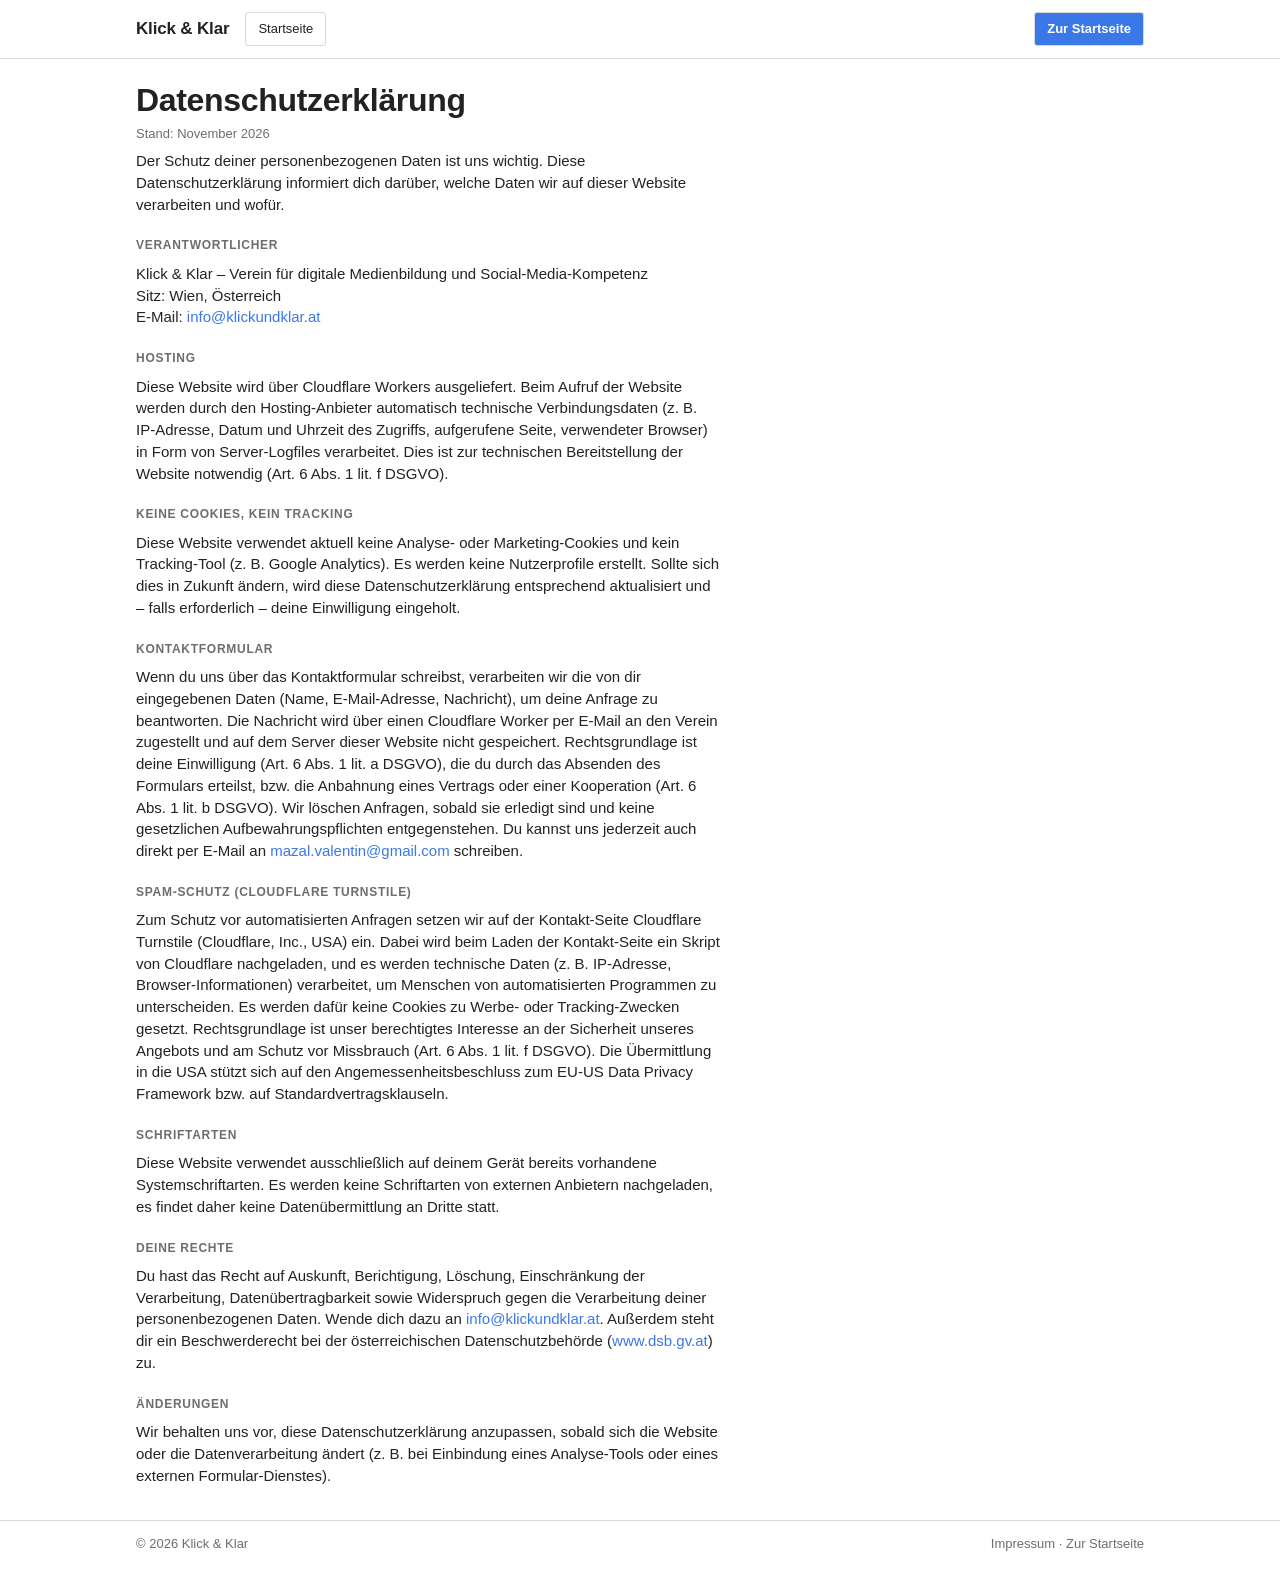
==== datenschutz.html @ cc3b8642 "Add contact form backed by a Cloudflare Worker (Email send binding + Turnstile) - worker/: /api/cont" ====
<!doctype html>
<html lang="de">
<head>
  <meta charset="UTF-8" />
  <meta name="viewport" content="width=device-width, initial-scale=1.0" />
  <meta name="color-scheme" content="light" />
  <title>Datenschutzerklärung – Klick & Klar</title>
  <meta name="robots" content="noindex" />
  <link rel="icon" type="image/png" sizes="512x512" href="/assets/favicon-512.png" />
  <link rel="icon" type="image/png" sizes="32x32" href="/assets/favicon-32.png" />
  <link rel="icon" type="image/png" sizes="16x16" href="/assets/favicon-16.png" />
  <link rel="apple-touch-icon" href="/assets/favicon-180.png" />
  <link rel="stylesheet" href="/css/dashboard.css" />
</head>
<body>

  <header class="site-header is-scrolled" id="site-header">
    <div class="container nav">
      <a href="/" class="nav__logo" aria-label="Klick & Klar Startseite">
        Klick <span>&amp;</span> Klar
      </a>
      <nav>
        <ul class="nav__links" id="nav-links">
          <li><a href="/">Startseite</a></li>
        </ul>
      </nav>
      <div class="nav__cta">
        <a href="/" class="btn btn--dark">Zur Startseite</a>
        <button class="nav__toggle" id="nav-toggle" aria-label="Menü öffnen" aria-expanded="false" aria-controls="nav-links">
          <span></span><span></span><span></span>
        </button>
      </div>
    </div>
  </header>

  <main class="container">
    <div class="legal">
      <h1>Datenschutzerklärung</h1>
      <p class="updated">Stand: November 2026</p>

      <p>
        Der Schutz deiner personenbezogenen Daten ist uns wichtig. Diese Datenschutzerklärung
        informiert dich darüber, welche Daten wir auf dieser Website verarbeiten und wofür.
      </p>

      <h2>Verantwortlicher</h2>
      <p>
        Klick &amp; Klar – Verein für digitale Medienbildung und Social-Media-Kompetenz<br />
        Sitz: Wien, Österreich<br />
        E-Mail: <a href="mailto:info@klickundklar.at">info@klickundklar.at</a>
      </p>

      <h2>Hosting</h2>
      <p>
        Diese Website wird über Cloudflare Workers ausgeliefert. Beim Aufruf der Website
        werden durch den Hosting-Anbieter automatisch technische Verbindungsdaten
        (z. B. IP-Adresse, Datum und Uhrzeit des Zugriffs, aufgerufene Seite, verwendeter
        Browser) in Form von Server-Logfiles verarbeitet. Dies ist zur technischen
        Bereitstellung der Website notwendig (Art. 6 Abs. 1 lit. f DSGVO).
      </p>

      <h2>Keine Cookies, kein Tracking</h2>
      <p>
        Diese Website verwendet aktuell keine Analyse- oder Marketing-Cookies und kein
        Tracking-Tool (z. B. Google Analytics). Es werden keine Nutzerprofile erstellt.
        Sollte sich dies in Zukunft ändern, wird diese Datenschutzerklärung entsprechend
        aktualisiert und – falls erforderlich – deine Einwilligung eingeholt.
      </p>

      <h2>Kontaktformular</h2>
      <p>
        Wenn du uns über das Kontaktformular schreibst, verarbeiten wir die von dir
        eingegebenen Daten (Name, E-Mail-Adresse, Nachricht), um deine Anfrage zu
        beantworten. Die Nachricht wird über einen Cloudflare Worker per E-Mail an den
        Verein zugestellt und auf dem Server dieser Website nicht gespeichert.
        Rechtsgrundlage ist deine Einwilligung (Art. 6 Abs. 1 lit. a DSGVO), die du durch
        das Absenden des Formulars erteilst, bzw. die Anbahnung eines Vertrags oder einer
        Kooperation (Art. 6 Abs. 1 lit. b DSGVO). Wir löschen Anfragen, sobald sie
        erledigt sind und keine gesetzlichen Aufbewahrungspflichten entgegenstehen. Du
        kannst uns jederzeit auch direkt per E-Mail an
        <a href="mailto:mazal.valentin@gmail.com">mazal.valentin@gmail.com</a> schreiben.
      </p>

      <h2>Spam-Schutz (Cloudflare Turnstile)</h2>
      <p>
        Zum Schutz vor automatisierten Anfragen setzen wir auf der Kontakt-Seite
        Cloudflare Turnstile (Cloudflare, Inc., USA) ein. Dabei wird beim Laden der
        Kontakt-Seite ein Skript von Cloudflare nachgeladen, und es werden technische
        Daten (z. B. IP-Adresse, Browser-Informationen) verarbeitet, um Menschen von
        automatisierten Programmen zu unterscheiden. Es werden dafür keine Cookies zu
        Werbe- oder Tracking-Zwecken gesetzt. Rechtsgrundlage ist unser berechtigtes
        Interesse an der Sicherheit unseres Angebots und am Schutz vor Missbrauch
        (Art. 6 Abs. 1 lit. f DSGVO). Die Übermittlung in die USA stützt sich auf den
        Angemessenheitsbeschluss zum EU-US Data Privacy Framework bzw. auf
        Standardvertragsklauseln.
      </p>

      <h2>Schriftarten</h2>
      <p>
        Diese Website verwendet ausschließlich auf deinem Gerät bereits vorhandene
        Systemschriftarten. Es werden keine Schriftarten von externen Anbietern
        nachgeladen, es findet daher keine Datenübermittlung an Dritte statt.
      </p>

      <h2>Deine Rechte</h2>
      <p>
        Du hast das Recht auf Auskunft, Berichtigung, Löschung, Einschränkung der
        Verarbeitung, Datenübertragbarkeit sowie Widerspruch gegen die Verarbeitung deiner
        personenbezogenen Daten. Wende dich dazu an
        <a href="mailto:info@klickundklar.at">info@klickundklar.at</a>. Außerdem steht dir
        ein Beschwerderecht bei der österreichischen Datenschutzbehörde
        (<a href="https://www.dsb.gv.at" target="_blank" rel="noopener">www.dsb.gv.at</a>) zu.
      </p>

      <h2>Änderungen</h2>
      <p>
        Wir behalten uns vor, diese Datenschutzerklärung anzupassen, sobald sich die
        Website oder die Datenverarbeitung ändert (z. B. bei Einbindung eines
        Analyse-Tools oder eines externen Formular-Dienstes).
      </p>
    </div>
  </main>

  <footer class="site-footer">
    <div class="container footer-bottom">
      <span>© <span id="year"></span> Klick &amp; Klar</span>
      <span><a href="/impressum.html" style="color:inherit;">Impressum</a> · <a href="/" style="color:inherit;">Zur Startseite</a></span>
    </div>
  </footer>

  <script src="/js/main.js"></script>
</body>
</html>
---- css/dashboard.css ----
/* ==========================================================================
   Klick & Klar — Dashboard-Design
   Flach, hell, kantig. Alle Farben/Radien kommen aus den Tokens unten.
   ========================================================================== */

:root {
  --bg: #ffffff;
  --bg2: #f4f4f4;
  --card: #ffffff;
  --card-h: #f8f8f8;
  --line: #d9d9d9;
  --line-h: #b5b5b5;
  --ink: #222222;
  --muted: #6d6d6d;
  --red: #d9534f;
  --orange: #e8a838;
  --yellow: #f2d95c;
  --green: #3a9d5d;
  --blue: #3b78e7;
  --radius: 3px;
  --overlay: rgba(0, 0, 0, 0.45);
  --menu-shadow: 0 4px 14px rgba(0, 0, 0, 0.12);
  --orange-ink: color-mix(in srgb, var(--orange) 50%, #000);
  --max: 1040px;
  --gutter: 16px;
  color-scheme: light;
}

* { box-sizing: border-box; }
html { -webkit-text-size-adjust: 100%; }
[hidden] { display: none !important; }

body {
  margin: 0;
  min-height: 100vh;
  color: var(--ink);
  background: var(--bg);
  font: 15px/1.45 Helvetica, Arial, system-ui, sans-serif;
  padding: env(safe-area-inset-top) 0 env(safe-area-inset-bottom);
}

img { max-width: 100%; display: block; }
a { color: var(--blue); text-decoration: none; }
a:hover { text-decoration: underline; }

:focus-visible { outline: 2px solid var(--blue); outline-offset: 2px; }

h1 {
  margin: 14px 0 6px;
  font-size: clamp(24px, 6vw, 32px);
  font-weight: 700;
  letter-spacing: -0.01em;
  line-height: 1.2;
}
h2 {
  margin: 22px 0 8px;
  font-size: 12px;
  font-weight: 700;
  letter-spacing: 0.06em;
  text-transform: uppercase;
  color: var(--muted);
}
h3 { margin: 0; font-size: 15px; font-weight: 700; }

/* Karten-Titel sind h2 im Markup, folgen aber der Karten-Hierarchie */
.ic-workshop__title,
.ic-onepager__title,
.ic-team__title,
.ic-team__feature .ic-team__name,
.ic-quiz-teaser__title {
  letter-spacing: normal;
  text-transform: none;
  color: var(--ink);
}
p { margin: 0 0 10px; }

/* ---------- Seiten-Container ---------- */

.ic-nav__row,
.ic-onepager__inner,
.ic-footer,
.site-header .container,
main.container,
.site-footer .container {
  width: min(var(--max), 100%);
  margin: 0 auto;
  padding-left: var(--gutter);
  padding-right: var(--gutter);
}
.ic-onepager { padding: 0 0 40px; }
.ic-onepager__inner { padding-top: 8px; }

/* ---------- Banner ("noch im Aufbau") ---------- */

.ic-banner {
  background: var(--bg2);
  border-top: 4px solid var(--orange);
  border-bottom: 1px solid var(--line);
  padding: 28px var(--gutter);
  text-align: center;
  font-size: clamp(20px, 5vw, 30px);
  font-weight: 700;
  line-height: 1.25;
}

/* ---------- Navigation / Kopfzeile ---------- */

.ic-nav,
.site-header {
  position: sticky;
  top: 0;
  z-index: 10;
  background: var(--bg);
  border-bottom: 1px solid var(--line);
}
.ic-nav__row,
.site-header .nav {
  display: flex;
  flex-wrap: wrap;
  align-items: center;
  gap: 8px 16px;
  padding-top: 12px;
  padding-bottom: 12px;
}
.ic-nav__mark,
.nav__logo {
  font-size: 17px;
  font-weight: 700;
  color: var(--ink);
  letter-spacing: -0.01em;
}
.ic-nav__mark:hover,
.nav__logo:hover { text-decoration: none; }

.ic-nav__links,
.nav__links {
  display: flex;
  flex-wrap: wrap;
  gap: 8px;
  list-style: none;
  margin: 0;
  padding: 0;
}
.ic-nav__links a,
.nav__links a,
.back {
  display: inline-flex;
  align-items: center;
  min-height: 34px;
  gap: 6px;
  padding: 6px 12px;
  font-size: 13px;
  color: var(--ink);
  background: var(--card);
  border: 1px solid var(--line);
  border-radius: var(--radius);
}
.ic-nav__links a:hover,
.nav__links a:hover,
.back:hover {
  background: var(--card-h);
  text-decoration: none;
}
.ic-nav__links a[aria-current="page"] {
  background: var(--bg2);
  font-weight: 700;
}
.ic-nav__links a.ic-nav__cta,
.btn--dark {
  background: var(--blue);
  border-color: var(--blue);
  color: #fff;
  font-weight: 700;
}
.ic-nav__links a.ic-nav__cta:hover,
.btn--dark:hover { background: var(--blue); text-decoration: none; opacity: 0.92; }

.nav__cta { display: flex; align-items: center; gap: 8px; margin-left: auto; }
.btn {
  display: inline-flex;
  align-items: center;
  min-height: 34px;
  padding: 6px 12px;
  font-size: 13px;
  border: 1px solid var(--line);
  border-radius: var(--radius);
}
.btn:hover { text-decoration: none; }

/* Hamburger (nur mobil) */
.ic-nav__toggle,
.nav__toggle {
  display: none;
  position: relative;
  width: 40px;
  height: 40px;
  margin-left: auto;
  padding: 0;
  background: var(--card);
  border: 1px solid var(--line);
  border-radius: var(--radius);
  cursor: pointer;
}
.ic-nav__toggle:hover,
.nav__toggle:hover { background: var(--card-h); }
.ic-nav__toggle span,
.nav__toggle span {
  position: absolute;
  left: 11px;
  width: 16px;
  height: 2px;
  background: var(--ink);
}
.ic-nav__toggle span:nth-child(1), .nav__toggle span:nth-child(1) { top: 13px; }
.ic-nav__toggle span:nth-child(2), .nav__toggle span:nth-child(2) { top: 19px; }
.ic-nav__toggle span:nth-child(3), .nav__toggle span:nth-child(3) { top: 25px; }
.ic-nav__toggle.is-active span:nth-child(1) { top: 19px; transform: rotate(45deg); }
.ic-nav__toggle.is-active span:nth-child(2) { opacity: 0; }
.ic-nav__toggle.is-active span:nth-child(3) { top: 19px; transform: rotate(-45deg); }

@media (max-width: 719px) {
  .ic-nav__row { flex-wrap: nowrap; }
  .ic-nav__toggle, .nav__toggle { display: block; }
  .ic-nav__row { flex-wrap: wrap; }
  .ic-nav__menu { flex-basis: 100%; }
  .ic-nav__links, .nav__links { display: none; flex-direction: column; width: 100%; padding-top: 4px; }
  .ic-nav__links.is-open, .nav__links.is-open { display: flex; }
  .ic-nav__links a, .nav__links a { min-height: 40px; }
  .site-header .nav > nav { flex-basis: 100%; order: 3; }
  .nav__cta { margin-left: auto; }
}

/* ---------- Startseite: Hero ---------- */

.ic-hero-landing { padding: 40px 0 24px; }
.ic-hero-landing__title { margin-top: 0; }
.ic-hero-landing__subtitle { margin: 0 0 20px; color: var(--muted); font-size: 15px; }

/* ---------- Buttons ---------- */

.ic-btn {
  display: inline-flex;
  align-items: center;
  justify-content: center;
  min-height: 40px;
  padding: 9px 14px;
  font: inherit;
  font-weight: 700;
  color: #fff;
  background: var(--blue);
  border: 0;
  border-radius: var(--radius);
  cursor: pointer;
}
.ic-btn:hover { text-decoration: none; opacity: 0.92; }
.ic-btn--secondary {
  color: var(--ink);
  background: var(--bg2);
  border: 1px solid var(--line);
}
.ic-btn--secondary:hover { background: var(--card-h); opacity: 1; }
.ic-btn--block { flex: 1 1 0; }

/* ---------- Typo-Bausteine der Seiten ---------- */

.ic-onepager__eyebrow {
  display: block;
  margin: 22px 0 8px;
  font-size: 12px;
  font-weight: 700;
  letter-spacing: 0.06em;
  text-transform: uppercase;
  color: var(--muted);
}
.ic-onepager__title {
  margin: 4px 0 10px;
  font-size: clamp(24px, 6vw, 32px);
  font-weight: 700;
  letter-spacing: -0.01em;
  line-height: 1.2;
}
.ic-onepager__lead p { max-width: 70ch; }
.ic-onepager__principle {
  margin: 24px 0 0;
  padding-top: 14px;
  border-top: 1px solid var(--line);
  font-size: 18px;
  font-weight: 700;
  line-height: 1.35;
}
.ic-onepager__principle a { color: var(--blue); }
.ic-onepager__soon,
.ic-onepager__status {
  display: inline-block;
  margin: 16px 0 0;
  padding: 2px 8px;
  font-size: 11px;
  font-weight: 700;
  color: var(--orange-ink);
  border: 1px solid var(--orange);
  border-radius: var(--radius);
}
.ic-onepager__status { margin: 14px 0 0; }

/* ---------- Karten (Teaser, Workshops, Team) ---------- */

.ic-quiz-teaser,
.ic-workshop,
.ic-team__member {
  --c: var(--blue);
  background: var(--card);
  border: 1px solid var(--line);
  border-top: 4px solid var(--c);
  border-radius: var(--radius);
}
.ic-quiz-teaser { margin-top: 24px; padding: 14px; max-width: 560px; }
.ic-quiz-teaser .ic-onepager__eyebrow { margin-top: 0; }
.ic-quiz-teaser__title { margin: 0 0 6px; font-size: 18px; font-weight: 700; }
.ic-quiz-teaser__desc { margin: 0 0 12px; font-size: 13px; color: var(--muted); }

/* ---------- Workshops ---------- */

.ic-workshops { display: grid; gap: 10px; margin-top: 18px; }
.ic-workshop { display: grid; gap: 8px 16px; padding: 14px; }
.ic-workshop:nth-child(4n+1) { --c: var(--blue); }
.ic-workshop:nth-child(4n+2) { --c: var(--green); }
.ic-workshop:nth-child(4n+3) { --c: var(--orange); }
.ic-workshop:nth-child(4n+4) { --c: var(--red); }

.ic-workshop__num {
  justify-self: start;
  padding: 2px 8px;
  font-size: 11px;
  font-weight: 700;
  color: var(--muted);
  border: 1px solid var(--line);
  border-radius: var(--radius);
}
.ic-workshop__head { display: flex; flex-wrap: wrap; align-items: baseline; gap: 4px 10px; margin-bottom: 6px; }
.ic-workshop__title { margin: 0; font-size: 18px; font-weight: 700; line-height: 1.25; }
.ic-workshop__partner {
  padding: 2px 8px;
  font-size: 11px;
  font-weight: 700;
  color: var(--muted);
  border: 1px solid var(--line);
  border-radius: var(--radius);
}
.ic-workshop__question { margin: 0 0 8px; font-style: italic; }
.ic-workshop__desc { margin: 0 0 10px; }
.ic-workshop__learn { margin: 0; font-size: 13px; }
.ic-workshop__learn strong {
  display: block;
  margin-bottom: 2px;
  font-size: 12px;
  letter-spacing: 0.06em;
  text-transform: uppercase;
  color: var(--muted);
}
.ic-workshop__book { display: flex; flex-wrap: wrap; gap: 6px 20px; margin: 12px 0 0; font-size: 13px; font-weight: 700; }
.ic-workshop__book a { color: var(--blue); }
.ic-workshop__book--pending {
  display: inline-block;
  padding: 2px 8px;
  font-size: 11px;
  color: var(--orange-ink);
  border: 1px solid var(--orange);
  border-radius: var(--radius);
}

.ic-workshop--with-image {
  grid-template-columns: 200px 1fr;
  grid-template-areas: "image num" "image body";
  grid-template-rows: auto 1fr;
}
.ic-workshop--with-image .ic-workshop__num { grid-area: num; }
.ic-workshop--with-image .ic-workshop__body { grid-area: body; }
.ic-workshop__image {
  grid-area: image;
  width: 100%;
  height: 100%;
  object-fit: cover;
  border: 1px solid var(--line);
  border-radius: var(--radius);
}

.ic-workshops-other { margin-top: 24px; }
.ic-workshops-other__label {
  display: block;
  margin: 0 0 8px;
  font-size: 12px;
  font-weight: 700;
  letter-spacing: 0.06em;
  text-transform: uppercase;
  color: var(--muted);
}
.ic-workshop--other {
  --c: var(--line);
  grid-template-columns: 1fr;
  border-style: dashed;
  border-top-width: 1px;
}

@media (max-width: 719px) {
  .ic-workshop--with-image {
    grid-template-columns: 1fr;
    grid-template-areas: "num" "image" "body";
    grid-template-rows: auto;
  }
  .ic-workshop__image { height: 200px; }
}

/* ---------- Team ---------- */

.ic-team { margin-top: 24px; }
.ic-team .ic-onepager__eyebrow { margin-top: 0; }
.ic-team__title { margin: 4px 0 10px; font-size: clamp(24px, 6vw, 32px); font-weight: 700; letter-spacing: -0.01em; line-height: 1.2; }
.ic-team__feature {
  display: grid;
  grid-template-columns: 1fr;
  gap: 14px;
  margin-bottom: 10px;
  padding: 14px;
  background: var(--card);
  border: 1px solid var(--line);
  border-top: 4px solid var(--blue);
  border-radius: var(--radius);
}
.ic-team__feature .ic-team__photo { margin-bottom: 0; max-width: 240px; }
.ic-team__feature .ic-team__name { font-size: 18px; }
.ic-team__feature .ic-team__role { margin-bottom: 10px; }
.ic-team__bio p:last-child { margin-bottom: 0; }
@media (min-width: 640px) {
  .ic-team__feature { grid-template-columns: 240px 1fr; gap: 20px; }
}
.ic-team__lead { margin: 0 0 12px; color: var(--muted); }
.ic-team__grid { display: grid; grid-template-columns: repeat(2, 1fr); gap: 10px; margin-bottom: 24px; }
.ic-team__member { padding: 10px; }
.ic-team__member:nth-child(4n+1) { --c: var(--blue); }
.ic-team__member:nth-child(4n+2) { --c: var(--green); }
.ic-team__member:nth-child(4n+3) { --c: var(--orange); }
.ic-team__member:nth-child(4n+4) { --c: var(--red); }
.ic-team__photo {
  aspect-ratio: 1 / 1;
  margin-bottom: 8px;
  overflow: hidden;
  background: var(--bg2);
  border: 1px solid var(--line);
  border-radius: var(--radius);
}
.ic-team__photo img { width: 100%; height: 100%; object-fit: cover; }
.ic-team__name { margin: 0; font-size: 14px; font-weight: 700; }
.ic-team__role { margin: 0; font-size: 13px; color: var(--muted); }
@media (min-width: 640px) {
  .ic-team__grid { grid-template-columns: repeat(3, 1fr); }
}

/* ---------- Social-Liste (Panel) ---------- */

.ic-social { margin-top: 24px; }
.ic-social .ic-onepager__eyebrow { margin-top: 0; }
.ic-social__list {
  list-style: none;
  margin: 0;
  padding: 4px 14px 12px;
  max-width: 560px;
  background: var(--card);
  border: 1px solid var(--line);
  border-radius: var(--radius);
}
.ic-social__item {
  display: flex;
  justify-content: space-between;
  align-items: center;
  gap: 12px;
  padding: 8px 0;
  border-top: 1px solid var(--line);
}
.ic-social__item:first-child { border-top: 0; }
.ic-social__name { font-weight: 700; }
.ic-social__status {
  padding: 2px 8px;
  font-size: 11px;
  font-weight: 700;
  color: var(--orange-ink);
  border: 1px solid var(--orange);
  border-radius: var(--radius);
}

/* ---------- Quiz "KI oder Real?" ---------- */

.ic-quiz { max-width: 560px; margin-left: auto; margin-right: auto; }
.ic-quiz__progress {
  display: block;
  margin: 22px 0 8px;
  font-size: 12px;
  font-weight: 700;
  letter-spacing: 0.06em;
  text-transform: uppercase;
  color: var(--muted);
}
.ic-quiz__caption { margin: 0 0 10px; font-weight: 700; }
.ic-quiz__photo {
  width: 100%;
  aspect-ratio: 4 / 3;
  margin-bottom: 12px;
  overflow: hidden;
  border: 1px solid var(--line);
  border-radius: var(--radius);
}
.ic-quiz__photo img { width: 100%; height: 100%; object-fit: cover; }
.ic-quiz__photo--placeholder {
  display: flex;
  align-items: center;
  justify-content: center;
  background: var(--bg2);
  font-size: 12px;
  font-weight: 700;
  letter-spacing: 0.06em;
  text-transform: uppercase;
  color: var(--muted);
}
.ic-quiz__photo--correct { border: 2px solid var(--green); }
.ic-quiz__photo--wrong { border: 2px solid var(--red); }
.ic-quiz__actions { display: flex; gap: 10px; }
.ic-quiz__feedback-result { margin: 0 0 6px; font-size: 18px; font-weight: 700; }
.ic-quiz__feedback-source { margin: 0 0 12px; font-size: 13px; color: var(--muted); word-break: break-word; }
.ic-quiz__score {
  display: inline-block;
  margin: 8px 0 16px;
  padding: 12px 20px 14px;
  font-size: 40px;
  font-weight: 400;
  line-height: 1.1;
  border: 1px solid var(--line);
  border-radius: var(--radius);
}
.ic-quiz__sources {
  list-style: none;
  margin: 8px 0 16px;
  padding: 4px 14px 12px;
  background: var(--card);
  border: 1px solid var(--line);
  border-radius: var(--radius);
}
.ic-quiz__source-item { display: flex; flex-direction: column; gap: 2px; padding: 8px 0; border-top: 1px solid var(--line); }
.ic-quiz__source-item:first-child { border-top: 0; }
.ic-quiz__source-caption { font-weight: 700; }
.ic-quiz__source-link { font-size: 13px; word-break: break-word; }
.ic-quiz__explain-text { margin: 0 0 16px; }
.ic-quiz__end-actions { display: flex; flex-wrap: wrap; gap: 10px; }
@media (max-width: 479px) {
  .ic-quiz__actions { flex-direction: column; }
}

/* ---------- Rechtstexte (Impressum / Datenschutz) ---------- */

.legal { max-width: 70ch; padding: 8px 0 24px; }
.legal h1 { margin-top: 14px; }
.legal .updated { margin: 0 0 6px; color: var(--muted); font-size: 13px; }
.legal em { color: var(--muted); }

/* ---------- Fußzeile ---------- */

.ic-footer,
.site-footer .footer-bottom {
  display: flex;
  flex-wrap: wrap;
  justify-content: space-between;
  gap: 6px 16px;
  padding-top: 14px;
  padding-bottom: 20px;
  font-size: 13px;
  color: var(--muted);
}
.ic-footer { border-top: 1px solid var(--line); }
.site-footer { border-top: 1px solid var(--line); }
.ic-footer a,
.site-footer a { color: var(--muted); }
.ic-footer a:hover,
.site-footer a:hover { color: var(--ink); }

/* ---------- Intro (nur Desktop): Blur + automatischer Cursor ---------- */

.ic-content--intro {
  filter: blur(16px);
  transition: filter 560ms ease;
  will-change: filter;
}
.ic-body.ic-revealed .ic-content--intro { filter: none; will-change: auto; }

.ic-intro {
  position: fixed;
  inset: 0;
  z-index: 100;
  display: flex;
  align-items: center;
  justify-content: center;
}
.ic-body.ic-revealed .ic-intro {
  opacity: 0;
  pointer-events: none;
  transition: opacity 320ms ease;
}
.ic-entry {
  padding: 16px 32px;
  font: inherit;
  font-size: 18px;
  font-weight: 700;
  color: var(--ink);
  background: var(--card);
  border: 1px solid var(--line-h);
  border-radius: var(--radius);
  cursor: default;
}
.ic-entry--pressed { color: #fff; background: var(--blue); border-color: var(--blue); }
.ic-body.ic-activating .ic-entry { opacity: 0; transition: opacity 320ms ease; }

.ic-cursor {
  position: fixed;
  top: 0;
  left: 0;
  width: 28px;
  height: 28px;
  margin: -3px 0 0 -3px;
  pointer-events: none;
  z-index: 101;
  transform: translate3d(-200px, -200px, 0);
  color: var(--ink);
}
.ic-cursor path { fill: currentColor; stroke: #fff; stroke-width: 1.4; stroke-linejoin: round; }
.ic-cursor.ic-cursor--hover { width: 34px; height: 34px; color: var(--blue); }
.ic-body.ic-revealed .ic-cursor { opacity: 0; }

/* Mobil: kein Intro, Inhalt sofort scharf */
@media (max-width: 719px) {
  .ic-content--intro { filter: none !important; }
  .ic-intro, .ic-cursor { display: none !important; }
}

@media (prefers-reduced-motion: reduce) {
  .ic-content--intro, .ic-body.ic-revealed .ic-intro { transition: none; }
}

/* ---------- Workshops: "in Planung" (ausgegraut) & Partner-Badge ---------- */

.ic-workshop.ic-workshop--planned { --c: var(--line-h); background: var(--bg2); }
.ic-workshop--planned .ic-workshop__body { color: var(--muted); }
.ic-workshop--planned .ic-workshop__title { color: var(--muted); }
.ic-workshop--planned .ic-workshop__image { filter: grayscale(1); opacity: 0.6; }
.ic-workshop__planned {
  display: inline-block;
  margin-bottom: 8px;
  padding: 2px 8px;
  font-size: 11px;
  font-weight: 700;
  letter-spacing: 0.06em;
  text-transform: uppercase;
  color: var(--muted);
  border: 1px solid var(--line-h);
  border-radius: var(--radius);
}
.ic-workshop__partner--lg {
  padding: 4px 12px;
  font-size: 14px;
  color: var(--ink);
  border-color: var(--blue);
}

.ic-workshops-planned { margin-top: 24px; }
.ic-workshops-planned .ic-workshops { margin-top: 0; }

/* ---------- Lernmaterial: ausklappbare Download-Listen ---------- */

.ic-materials { display: grid; gap: 10px; margin-top: 20px; }
.ic-material {
  background: var(--card);
  border: 1px solid var(--line);
  border-top: 4px solid var(--blue);
  border-radius: var(--radius);
}
.ic-material--soon { background: var(--bg2); border-top-color: var(--line-h); color: var(--muted); }
.ic-material__summary {
  display: flex;
  align-items: center;
  gap: 8px 12px;
  min-height: 48px;
  padding: 10px 14px;
  cursor: pointer;
  list-style: none;
}
.ic-material__summary::-webkit-details-marker { display: none; }
.ic-material__summary::after {
  content: "+";
  margin-left: auto;
  font-size: 20px;
  font-weight: 400;
  line-height: 1;
}
.ic-material[open] > .ic-material__summary::after { content: "\2212"; }
.ic-material__title { font-size: 15px; font-weight: 700; }
.ic-material__badge {
  padding: 2px 8px;
  font-size: 11px;
  font-weight: 700;
  color: var(--muted);
  border: 1px solid var(--line-h);
  border-radius: var(--radius);
}
.ic-material__list { list-style: none; margin: 0; padding: 0 14px 10px; }
.ic-material__item {
  display: flex;
  flex-wrap: wrap;
  align-items: center;
  justify-content: space-between;
  gap: 8px 16px;
  padding: 10px 0;
  border-top: 1px solid var(--line);
}
.ic-material__name { margin: 0 0 2px; font-size: 15px; }
.ic-material__desc { margin: 0; font-size: 13px; color: var(--muted); }
.ic-material__dl {
  display: inline-flex;
  align-items: center;
  min-height: 40px;
  padding: 9px 14px;
  font-size: 13px;
  font-weight: 700;
  color: #fff;
  background: var(--blue);
  border-radius: var(--radius);
}
.ic-material__dl:hover { text-decoration: none; opacity: 0.92; }
.ic-material__dl--soon {
  color: var(--muted);
  background: transparent;
  border: 1px dashed var(--line-h);
}

.ic-workshop--logo { grid-template-columns: 120px 1fr; align-items: center; }
.ic-workshop--logo .ic-workshop__image { grid-area: auto; height: auto; aspect-ratio: 1 / 1; }
@media (max-width: 719px) {
  .ic-workshop--logo { grid-template-columns: 1fr; }
  .ic-workshop--logo .ic-workshop__image { width: 120px; height: 120px; }
}

/* ---------- Startseite: Pixel-Illustration mit schwebendem Frosch ---------- */

.ic-hero-landing__grid { display: grid; gap: 24px; align-items: center; }
.ic-hero-art {
  position: relative;
  width: min(100%, 360px);
  aspect-ratio: 1079 / 860;
  justify-self: start;
}
.ic-hero-art img { position: absolute; image-rendering: pixelated; }
.ic-hero-art__boy { left: 0; top: 0; width: 40.8%; height: 100%; object-fit: contain; }
.ic-hero-art__frog {
  left: 61%;
  top: 30.1%;
  width: 39%;
  height: auto;
  animation: frog-float 3.2s ease-in-out infinite;
}
@keyframes frog-float {
  0%   { transform: translate(0, 0) rotate(-3deg); }
  25%  { transform: translate(-4%, -10%) rotate(2deg); }
  50%  { transform: translate(0, -16%) rotate(3deg); }
  75%  { transform: translate(4%, -8%) rotate(-2deg); }
  100% { transform: translate(0, 0) rotate(-3deg); }
}
@media (min-width: 720px) {
  .ic-hero-landing__grid { grid-template-columns: 1fr minmax(260px, 400px); gap: 40px; }
  .ic-hero-art { justify-self: end; width: 100%; }
}
@media (prefers-reduced-motion: reduce) {
  .ic-hero-art__frog { animation: none; }
}

/* ---------- Startseite: Kacheln & Workshop-Feature ---------- */

.ic-home { padding-bottom: 40px; }
.ic-home h2:first-child { margin-top: 8px; }
.ic-tiles { display: grid; grid-template-columns: repeat(2, 1fr); gap: 10px; }
.ic-tile {
  display: grid;
  place-content: center;
  justify-items: center;
  gap: 10px;
  min-height: 150px;
  padding: 16px 10px;
  text-align: center;
  color: var(--ink);
  background: var(--card);
  border: 1px solid var(--line);
  border-top: 4px solid var(--c, var(--blue));
  border-radius: var(--radius);
}
.ic-tile:hover { background: var(--card-h); text-decoration: none; }
.ic-tile img { width: 72px; height: 72px; object-fit: cover; border-radius: var(--radius); border: 1px solid var(--line); }
.ic-tile__title { font-size: 14px; font-weight: 700; line-height: 1.25; }
.ic-tile__meta { font-size: 12px; color: var(--muted); }
@media (min-width: 640px) {
  .ic-tiles { grid-template-columns: repeat(3, 1fr); }
}

.ic-workshop--feature {
  grid-template-columns: 200px 1fr;
  grid-template-areas: "image body";
  grid-template-rows: auto;
}
@media (max-width: 719px) {
  .ic-workshop--feature { grid-template-columns: 1fr; grid-template-areas: "image" "body"; }
}

.ic-workshop.ic-workshop--feature { --c: var(--blue); }

.ic-tile--soon {
  background: var(--bg2);
  border-style: dashed;
  border-top-width: 1px;
  color: var(--muted);
}
.ic-tile--soon:hover { background: var(--bg2); }

/* ---------- Menü: Home-Button und farbiger Balken am aktiven Punkt ---------- */

.ic-nav__links a { position: relative; }
.ic-nav__links li:nth-child(1) a { --c: var(--blue); }
.ic-nav__links li:nth-child(2) a { --c: var(--green); }
.ic-nav__links li:nth-child(3) a { --c: var(--orange); }
.ic-nav__links li:nth-child(4) a { --c: var(--red); }
.ic-nav__links li:nth-child(5) a { --c: var(--blue); }
.ic-nav__links li:nth-child(6) a { --c: var(--green); }

.ic-nav__links a[aria-current="page"]::before {
  content: "";
  position: absolute;
  top: -1px;
  left: -1px;
  right: -1px;
  height: 4px;
  background: var(--c, var(--blue));
  border-radius: var(--radius) var(--radius) 0 0;
}

.ic-nav__links a.ic-nav__home {
  gap: 6px;
  font-weight: 700;
  background: var(--bg2);
}
.ic-nav__links a.ic-nav__home:hover { background: var(--card-h); }
.ic-nav__links a.ic-nav__home svg { display: block; flex: none; }

/* Wiederholter Besuch / interne Navigation: kein Intro, Inhalt sofort scharf */
.ic-skip-intro .ic-content--intro { filter: none; transition: none; }
.ic-skip-intro .ic-intro,
.ic-skip-intro .ic-cursor { display: none !important; }

/* Quiz-Teaser ausgegraut */
.ic-quiz-teaser.ic-quiz-teaser--soon { --c: var(--line-h); background: var(--bg2); color: var(--muted); }
.ic-quiz-teaser--soon .ic-quiz-teaser__title { color: var(--muted); }
.ic-btn--disabled {
  color: var(--muted);
  background: transparent;
  border: 1px dashed var(--line-h);
  cursor: not-allowed;
}
.ic-btn--disabled:hover { opacity: 1; }

/* ---------- Kontaktformular ---------- */

.ic-form-section { margin-top: 24px; max-width: 560px; }
.ic-form-section h2:first-child { margin-top: 0; }
.ic-form { display: grid; gap: 14px; }
.ic-field { display: grid; gap: 4px; }
.ic-field label { font-size: 13px; font-weight: 700; }
.ic-field input,
.ic-field textarea {
  width: 100%;
  padding: 10px 12px;
  font: inherit;
  font-size: 16px;
  color: var(--ink);
  background: var(--bg);
  border: 1px solid var(--line);
  border-radius: var(--radius);
}
.ic-field textarea { min-height: 140px; resize: vertical; }
.ic-field input:focus,
.ic-field textarea:focus { outline: none; border-color: var(--blue); }
.ic-field input:focus-visible,
.ic-field textarea:focus-visible { outline: 2px solid var(--blue); outline-offset: 0; }

/* Honeypot: für Menschen unsichtbar, für Bots vorhanden */
.ic-field--trap {
  position: absolute !important;
  left: -9999px;
  width: 1px;
  height: 1px;
  overflow: hidden;
}

.ic-check { display: flex; align-items: flex-start; gap: 10px; font-size: 13px; color: var(--muted); }
.ic-check input { flex: none; width: 18px; height: 18px; margin: 1px 0 0; accent-color: var(--blue); }
.ic-turnstile { min-height: 0; }

.ic-form__hint { margin: 0 0 10px; font-size: 13px; color: var(--muted); }
.ic-form__setup { margin: 0; padding: 12px 14px; font-size: 13px; background: var(--bg2); border: 1px dashed var(--line-h); border-radius: var(--radius); }
.ic-form__error { margin: 0; font-size: 13px; color: var(--red); }
.ic-form__success {
  margin: 0;
  padding: 10px 14px;
  font-size: 13px;
  border: 1px solid var(--green);
  border-radius: var(--radius);
}
.ic-form .ic-btn { justify-self: start; }
.ic-form .ic-btn:disabled { opacity: 0.6; cursor: wait; }
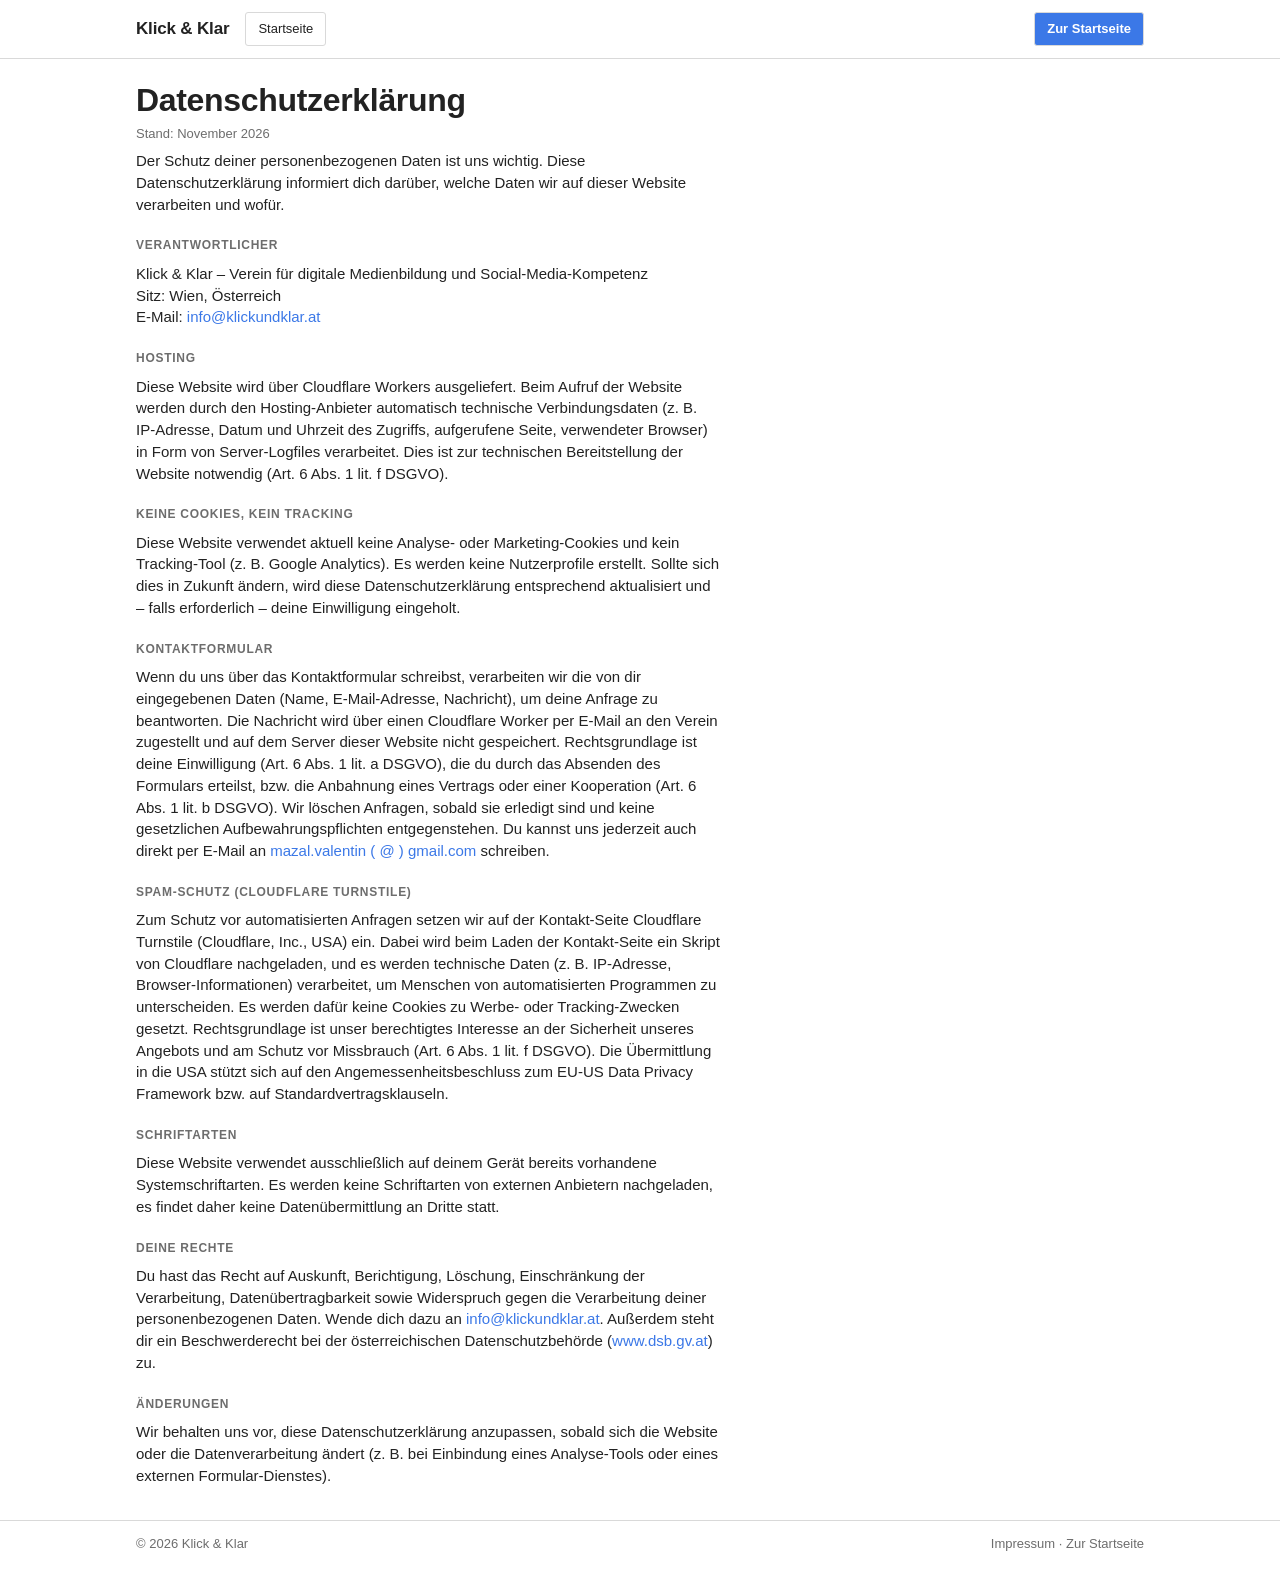
==== commit deb12bf3: "Obfuscate the contact e-mail as spam protection The address now appears as "mazal.valentin ( @ ) gma" ====
--- a/datenschutz.html
+++ b/datenschutz.html
@@ -78,7 +78,7 @@
         Kooperation (Art. 6 Abs. 1 lit. b DSGVO). Wir löschen Anfragen, sobald sie
         erledigt sind und keine gesetzlichen Aufbewahrungspflichten entgegenstehen. Du
         kannst uns jederzeit auch direkt per E-Mail an
-        <a href="mailto:mazal.valentin@gmail.com">mazal.valentin@gmail.com</a> schreiben.
+        <a class="js-mail" data-u="mazal.valentin" data-d="gmail.com">mazal.valentin ( @ ) gmail.com</a> schreiben.
       </p>
 
       <h2>Spam-Schutz (Cloudflare Turnstile)</h2>
@@ -129,5 +129,6 @@
   </footer>
 
   <script src="/js/main.js"></script>
+  <script src="/js/mail.js"></script>
 </body>
 </html>
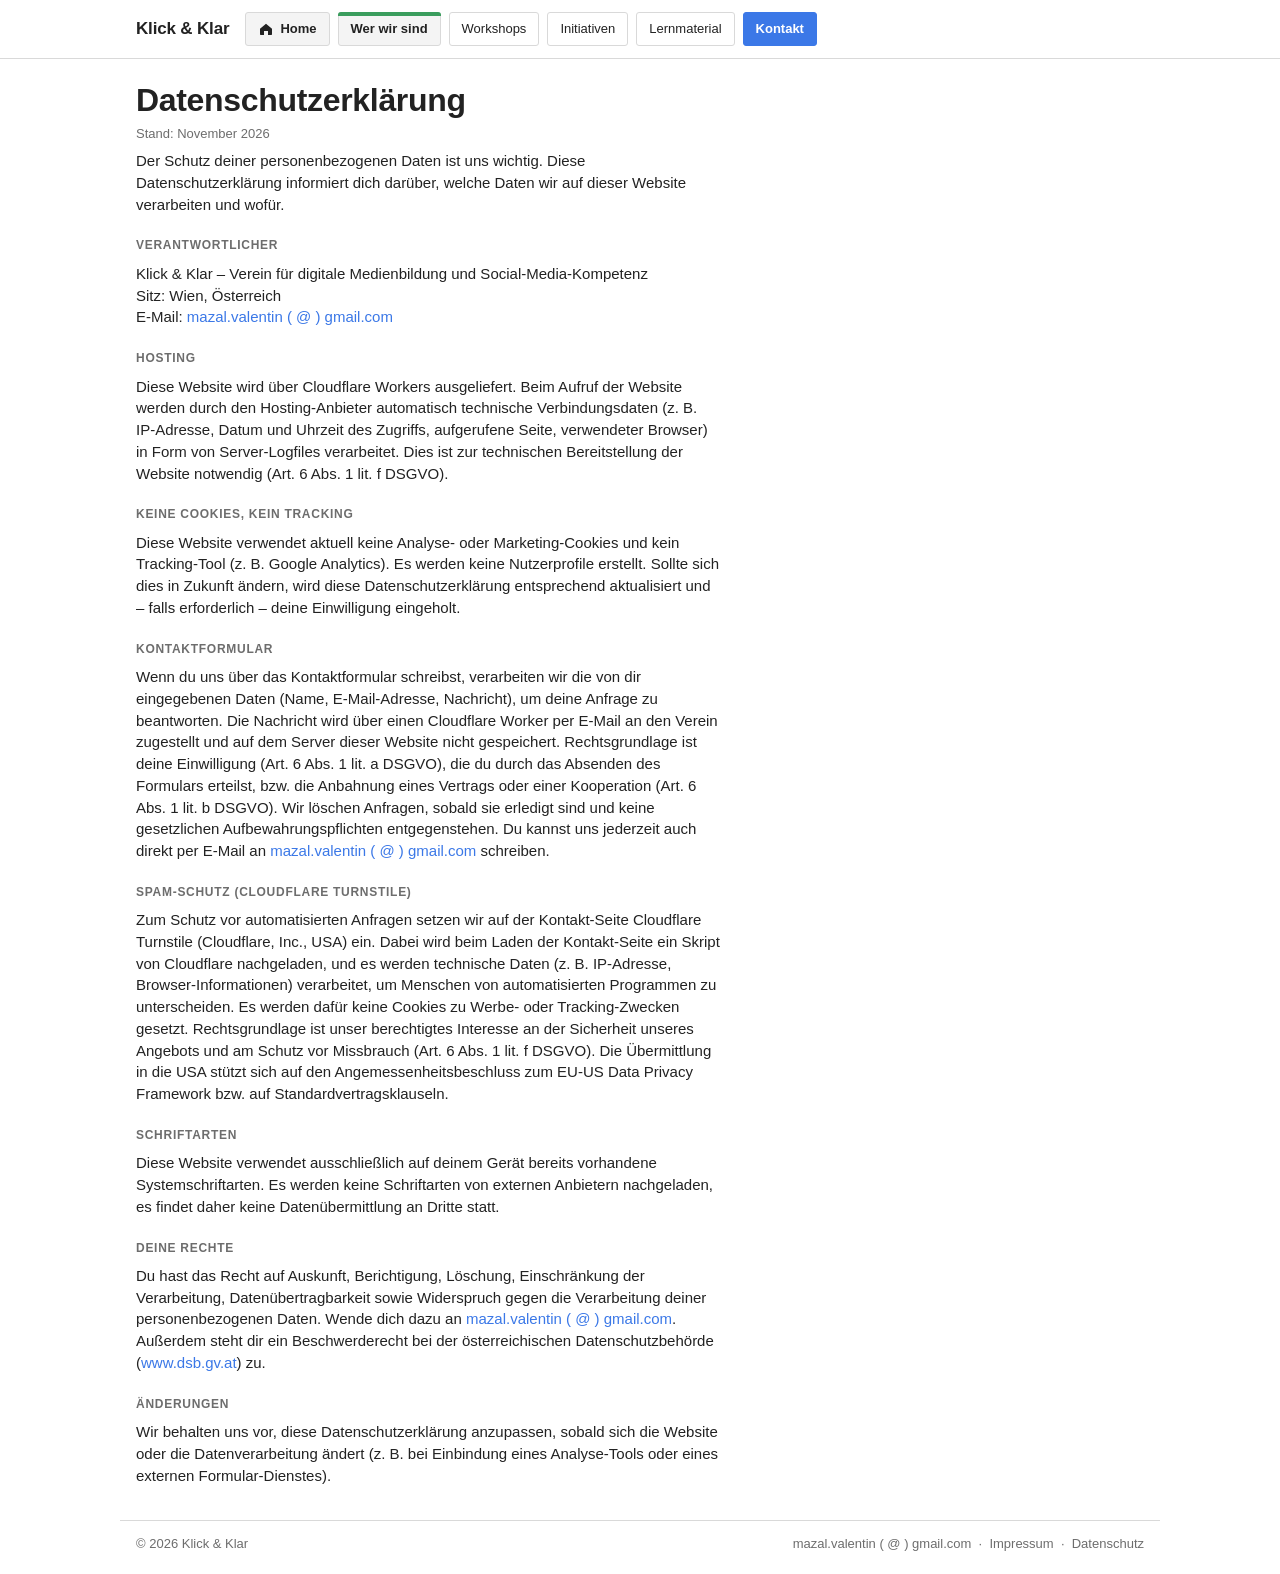
==== commit be58be7b: "Fix video playback (Range/206 support in Worker), legal pages use new header, replace info@ address " ====
--- a/datenschutz.html
+++ b/datenschutz.html
@@ -12,26 +12,28 @@
   <link rel="apple-touch-icon" href="/assets/favicon-180.png" />
   <link rel="stylesheet" href="/css/dashboard.css" />
 </head>
-<body>
+<body class="ic-body">
 
-  <header class="site-header is-scrolled" id="site-header">
-    <div class="container nav">
-      <a href="/" class="nav__logo" aria-label="Klick & Klar Startseite">
-        Klick <span>&amp;</span> Klar
-      </a>
-      <nav>
-        <ul class="nav__links" id="nav-links">
-          <li><a href="/">Startseite</a></li>
-        </ul>
-      </nav>
-      <div class="nav__cta">
-        <a href="/" class="btn btn--dark">Zur Startseite</a>
-        <button class="nav__toggle" id="nav-toggle" aria-label="Menü öffnen" aria-expanded="false" aria-controls="nav-links">
+  <div class="ic-content" id="ic-content">
+
+    <header class="ic-nav">
+      <div class="ic-nav__row">
+        <a href="/" class="ic-nav__mark">Klick &amp; Klar</a>
+        <button type="button" class="ic-nav__toggle" id="nav-toggle" aria-label="Menü öffnen" aria-expanded="false" aria-controls="nav-links">
           <span></span><span></span><span></span>
         </button>
+        <nav class="ic-nav__menu" aria-label="Hauptnavigation">
+          <ul class="ic-nav__links" id="nav-links">
+            <li><a href="/" class="ic-nav__home"><svg viewBox="0 0 24 24" width="16" height="16" aria-hidden="true" focusable="false"><path d="M3 11.5 12 4l9 7.5V20a1 1 0 0 1-1 1h-5v-6H9v6H4a1 1 0 0 1-1-1z" fill="currentColor"/></svg>Home</a></li>
+            <li><a href="/wer-wir-sind.html" aria-current="page">Wer wir sind</a></li>
+            <li><a href="/workshops.html">Workshops</a></li>
+            <li><a href="/initiativen.html">Initiativen</a></li>
+            <li><a href="/lernmaterial.html">Lernmaterial</a></li>
+            <li><a href="/kontakt.html" class="ic-nav__cta">Kontakt</a></li>
+          </ul>
+        </nav>
       </div>
-    </div>
-  </header>
+    </header>
 
   <main class="container">
     <div class="legal">
@@ -47,7 +49,7 @@
       <p>
         Klick &amp; Klar – Verein für digitale Medienbildung und Social-Media-Kompetenz<br />
         Sitz: Wien, Österreich<br />
-        E-Mail: <a href="mailto:info@klickundklar.at">info@klickundklar.at</a>
+        E-Mail: <a class="js-mail" data-u="mazal.valentin" data-d="gmail.com">mazal.valentin ( @ ) gmail.com</a>
       </p>
 
       <h2>Hosting</h2>
@@ -107,7 +109,7 @@
         Du hast das Recht auf Auskunft, Berichtigung, Löschung, Einschränkung der
         Verarbeitung, Datenübertragbarkeit sowie Widerspruch gegen die Verarbeitung deiner
         personenbezogenen Daten. Wende dich dazu an
-        <a href="mailto:info@klickundklar.at">info@klickundklar.at</a>. Außerdem steht dir
+        <a class="js-mail" data-u="mazal.valentin" data-d="gmail.com">mazal.valentin ( @ ) gmail.com</a>. Außerdem steht dir
         ein Beschwerderecht bei der österreichischen Datenschutzbehörde
         (<a href="https://www.dsb.gv.at" target="_blank" rel="noopener">www.dsb.gv.at</a>) zu.
       </p>
@@ -121,14 +123,20 @@
     </div>
   </main>
 
-  <footer class="site-footer">
-    <div class="container footer-bottom">
-      <span>© <span id="year"></span> Klick &amp; Klar</span>
-      <span><a href="/impressum.html" style="color:inherit;">Impressum</a> · <a href="/" style="color:inherit;">Zur Startseite</a></span>
-    </div>
-  </footer>
+    <footer class="ic-footer">
+      <span>© 2026 Klick &amp; Klar</span>
+      <span>
+        <a class="js-mail" data-u="mazal.valentin" data-d="gmail.com">mazal.valentin ( @ ) gmail.com</a>
+        &nbsp;·&nbsp;
+        <a href="/impressum.html">Impressum</a>
+        &nbsp;·&nbsp;
+        <a href="/datenschutz.html">Datenschutz</a>
+      </span>
+    </footer>
 
-  <script src="/js/main.js"></script>
+  </div>
+
+  <script src="/js/nav.js"></script>
   <script src="/js/mail.js"></script>
 </body>
 </html>
--- a/css/dashboard.css
+++ b/css/dashboard.css
@@ -66,7 +66,6 @@
 .ic-workshop__title,
 .ic-onepager__title,
 .ic-team__title,
-.ic-team__feature .ic-team__name,
 .ic-quiz-teaser__title {
   letter-spacing: normal;
   text-transform: none;
@@ -218,23 +217,9 @@
 .ic-nav__toggle.is-active span:nth-child(2) { opacity: 0; }
 .ic-nav__toggle.is-active span:nth-child(3) { top: 19px; transform: rotate(-45deg); }
 
-@media (max-width: 719px) {
-  .ic-nav__row { flex-wrap: nowrap; }
-  .ic-nav__toggle, .nav__toggle { display: block; }
-  .ic-nav__row { flex-wrap: wrap; }
-  .ic-nav__menu { flex-basis: 100%; }
-  .ic-nav__links, .nav__links { display: none; flex-direction: column; width: 100%; padding-top: 4px; }
-  .ic-nav__links.is-open, .nav__links.is-open { display: flex; }
-  .ic-nav__links a, .nav__links a { min-height: 40px; }
-  .site-header .nav > nav { flex-basis: 100%; order: 3; }
-  .nav__cta { margin-left: auto; }
-}
 
 /* ---------- Startseite: Hero ---------- */
 
-.ic-hero-landing { padding: 40px 0 24px; }
-.ic-hero-landing__title { margin-top: 0; }
-.ic-hero-landing__subtitle { margin: 0 0 20px; color: var(--muted); font-size: 15px; }
 
 /* ---------- Buttons ---------- */
 
@@ -415,24 +400,6 @@
 .ic-team { margin-top: 24px; }
 .ic-team .ic-onepager__eyebrow { margin-top: 0; }
 .ic-team__title { margin: 4px 0 10px; font-size: clamp(24px, 6vw, 32px); font-weight: 700; letter-spacing: -0.01em; line-height: 1.2; }
-.ic-team__feature {
-  display: grid;
-  grid-template-columns: 1fr;
-  gap: 14px;
-  margin-bottom: 10px;
-  padding: 14px;
-  background: var(--card);
-  border: 1px solid var(--line);
-  border-top: 4px solid var(--blue);
-  border-radius: var(--radius);
-}
-.ic-team__feature .ic-team__photo { margin-bottom: 0; max-width: 240px; }
-.ic-team__feature .ic-team__name { font-size: 18px; }
-.ic-team__feature .ic-team__role { margin-bottom: 10px; }
-.ic-team__bio p:last-child { margin-bottom: 0; }
-@media (min-width: 640px) {
-  .ic-team__feature { grid-template-columns: 240px 1fr; gap: 20px; }
-}
 .ic-team__lead { margin: 0 0 12px; color: var(--muted); }
 .ic-team__grid { display: grid; grid-template-columns: repeat(2, 1fr); gap: 10px; margin-bottom: 24px; }
 .ic-team__member { padding: 10px; }
@@ -452,7 +419,7 @@
 .ic-team__name { margin: 0; font-size: 14px; font-weight: 700; }
 .ic-team__role { margin: 0; font-size: 13px; color: var(--muted); }
 @media (min-width: 640px) {
-  .ic-team__grid { grid-template-columns: repeat(3, 1fr); }
+  .ic-team__grid { grid-template-columns: repeat(2, 1fr); }
 }
 
 /* ---------- Social-Liste (Panel) ---------- */
@@ -744,38 +711,6 @@
   .ic-workshop--logo .ic-workshop__image { width: 120px; height: 120px; }
 }
 
-/* ---------- Startseite: Pixel-Illustration mit schwebendem Frosch ---------- */
-
-.ic-hero-landing__grid { display: grid; gap: 24px; align-items: center; }
-.ic-hero-art {
-  position: relative;
-  width: min(100%, 360px);
-  aspect-ratio: 1079 / 860;
-  justify-self: start;
-}
-.ic-hero-art img { position: absolute; image-rendering: pixelated; }
-.ic-hero-art__boy { left: 0; top: 0; width: 40.8%; height: 100%; object-fit: contain; }
-.ic-hero-art__frog {
-  left: 61%;
-  top: 30.1%;
-  width: 39%;
-  height: auto;
-  animation: frog-float 3.2s ease-in-out infinite;
-}
-@keyframes frog-float {
-  0%   { transform: translate(0, 0) rotate(-3deg); }
-  25%  { transform: translate(-4%, -10%) rotate(2deg); }
-  50%  { transform: translate(0, -16%) rotate(3deg); }
-  75%  { transform: translate(4%, -8%) rotate(-2deg); }
-  100% { transform: translate(0, 0) rotate(-3deg); }
-}
-@media (min-width: 720px) {
-  .ic-hero-landing__grid { grid-template-columns: 1fr minmax(260px, 400px); gap: 40px; }
-  .ic-hero-art { justify-self: end; width: 100%; }
-}
-@media (prefers-reduced-motion: reduce) {
-  .ic-hero-art__frog { animation: none; }
-}
 
 /* ---------- Startseite: Kacheln & Workshop-Feature ---------- */
 
@@ -917,3 +852,180 @@
 }
 .ic-form .ic-btn { justify-self: start; }
 .ic-form .ic-btn:disabled { opacity: 0.6; cursor: wait; }
+
+/* ---------- Mobiles Menü: einfach, vollbreit, gut tippbar ---------- */
+
+@media (max-width: 719px) {
+  .ic-nav__row { flex-wrap: wrap; }
+
+  .ic-nav__toggle, .nav__toggle { display: block; width: 44px; height: 44px; }
+  .ic-nav__toggle span, .nav__toggle span { left: 13px; width: 18px; }
+  .ic-nav__toggle span:nth-child(1), .nav__toggle span:nth-child(1) { top: 14px; }
+  .ic-nav__toggle span:nth-child(2), .nav__toggle span:nth-child(2) { top: 21px; }
+  .ic-nav__toggle span:nth-child(3), .nav__toggle span:nth-child(3) { top: 28px; }
+  .ic-nav__toggle.is-active span:nth-child(1) { top: 21px; }
+  .ic-nav__toggle.is-active span:nth-child(3) { top: 21px; }
+
+  .ic-nav__menu,
+  .site-header .nav > nav {
+    order: 3;
+    flex-basis: 100%;
+    margin: 0 calc(-1 * var(--gutter));
+  }
+
+  .ic-nav__links, .nav__links {
+    display: none;
+    flex-direction: column;
+    flex-wrap: nowrap;
+    gap: 0;
+    width: 100%;
+    margin: 0;
+    padding: 0;
+    border-top: 1px solid var(--line);
+    max-height: calc(100vh - 76px);
+    overflow-y: auto;
+  }
+  .ic-nav__links.is-open, .nav__links.is-open { display: flex; }
+
+  .ic-nav__links li, .nav__links li { border-bottom: 1px solid var(--line); }
+
+  .ic-nav__links a, .nav__links a,
+  .ic-nav__links a.ic-nav__home {
+    display: flex;
+    align-items: center;
+    gap: 10px;
+    min-height: 52px;
+    padding: 0 var(--gutter);
+    font-size: 16px;
+    background: transparent;
+    border: 0;
+    border-radius: 0;
+  }
+  .ic-nav__links a:hover, .nav__links a:hover,
+  .ic-nav__links a.ic-nav__home:hover { background: var(--card-h); }
+
+  .ic-nav__links a[aria-current="page"],
+  .ic-nav__links a.ic-nav__home[aria-current="page"] { background: var(--bg2); font-weight: 700; }
+  .ic-nav__links a[aria-current="page"]::before {
+    top: 0; bottom: 0; left: 0; right: auto;
+    width: 4px; height: auto;
+    border-radius: 0;
+  }
+
+  /* Kontakt: blauer Button am Ende der Liste */
+  .ic-nav__links li:last-child { border-bottom: 0; padding: 12px var(--gutter) 14px; }
+  .ic-nav__links a.ic-nav__cta {
+    justify-content: center;
+    min-height: 48px;
+    padding: 0 var(--gutter);
+    font-weight: 700;
+    color: #fff;
+    background: var(--blue);
+    border-radius: var(--radius);
+  }
+  .ic-nav__links a.ic-nav__cta:hover { background: var(--blue); opacity: 0.92; }
+  .ic-nav__links a.ic-nav__cta::before { display: none; }
+}
+
+
+/* ---------- Team: gleich große Kacheln, Text ausklappbar ---------- */
+
+.ic-team__grid { align-items: start; }
+@media (min-width: 900px) {
+  .ic-team__grid { grid-template-columns: repeat(4, 1fr); }
+}
+.ic-team__member { padding: 10px; display: flex; flex-direction: column; }
+.ic-team__position {
+  min-height: 3.6em;
+  margin: 2px 0 0;
+  font-size: 13px;
+  font-weight: 700;
+  line-height: 1.35;
+}
+.ic-team__label {
+  display: block;
+  font-size: 11px;
+  font-weight: 700;
+  letter-spacing: 0.06em;
+  text-transform: uppercase;
+  color: var(--muted);
+}
+.ic-team__more { margin-top: 8px; border-top: 1px solid var(--line); }
+.ic-team__more summary {
+  display: flex;
+  align-items: center;
+  justify-content: space-between;
+  min-height: 40px;
+  font-size: 13px;
+  font-weight: 700;
+  color: var(--blue);
+  cursor: pointer;
+  list-style: none;
+}
+.ic-team__more summary::-webkit-details-marker { display: none; }
+.ic-team__more summary::after { content: "+"; font-size: 18px; font-weight: 400; line-height: 1; }
+.ic-team__more[open] > summary::after { content: "\2212"; }
+.ic-team__more-body { padding: 2px 0 6px; font-size: 13px; }
+.ic-team__more-body p { margin: 0 0 8px; }
+.ic-team__more-body p:last-child { margin-bottom: 0; }
+.ic-team__more--soon {
+  display: flex;
+  align-items: center;
+  min-height: 40px;
+  margin-bottom: 0;
+  font-size: 13px;
+  font-weight: 700;
+  color: var(--muted);
+}
+
+/* ---------- Startseite: Video-Banner mit schwarzem Verlauf und Text darüber ---------- */
+
+.ic-hero-video {
+  position: relative;
+  display: flex;
+  align-items: flex-end;
+  min-height: clamp(380px, 64vh, 580px);
+  overflow: hidden;
+  color: #fff;
+  background: #000;
+}
+.ic-hero-video__media {
+  position: absolute;
+  inset: 0;
+  width: 100%;
+  height: 100%;
+  object-fit: cover;
+  object-position: center 40%;
+}
+.ic-hero-video__shade {
+  position: absolute;
+  inset: 0;
+  background:
+    linear-gradient(to right, rgba(0, 0, 0, 0.55) 0%, rgba(0, 0, 0, 0) 70%),
+    linear-gradient(
+      to top,
+      rgba(0, 0, 0, 0.92) 0%,
+      rgba(0, 0, 0, 0.78) 45%,
+      rgba(0, 0, 0, 0.35) 75%,
+      rgba(0, 0, 0, 0.45) 100%
+    );
+}
+.ic-hero-video__inner {
+  position: relative;
+  width: min(var(--max), 100%);
+  margin: 0 auto;
+  padding: 56px var(--gutter) 36px;
+}
+.ic-hero-video__title {
+  margin: 0 0 12px;
+  font-size: clamp(30px, 6.4vw, 52px);
+  font-weight: 700;
+  letter-spacing: -0.02em;
+  line-height: 1.1;
+}
+.ic-hero-video__subtitle {
+  margin: 0 0 22px;
+  max-width: 34ch;
+  font-size: clamp(15px, 2.4vw, 19px);
+  color: rgba(255, 255, 255, 0.88);
+}
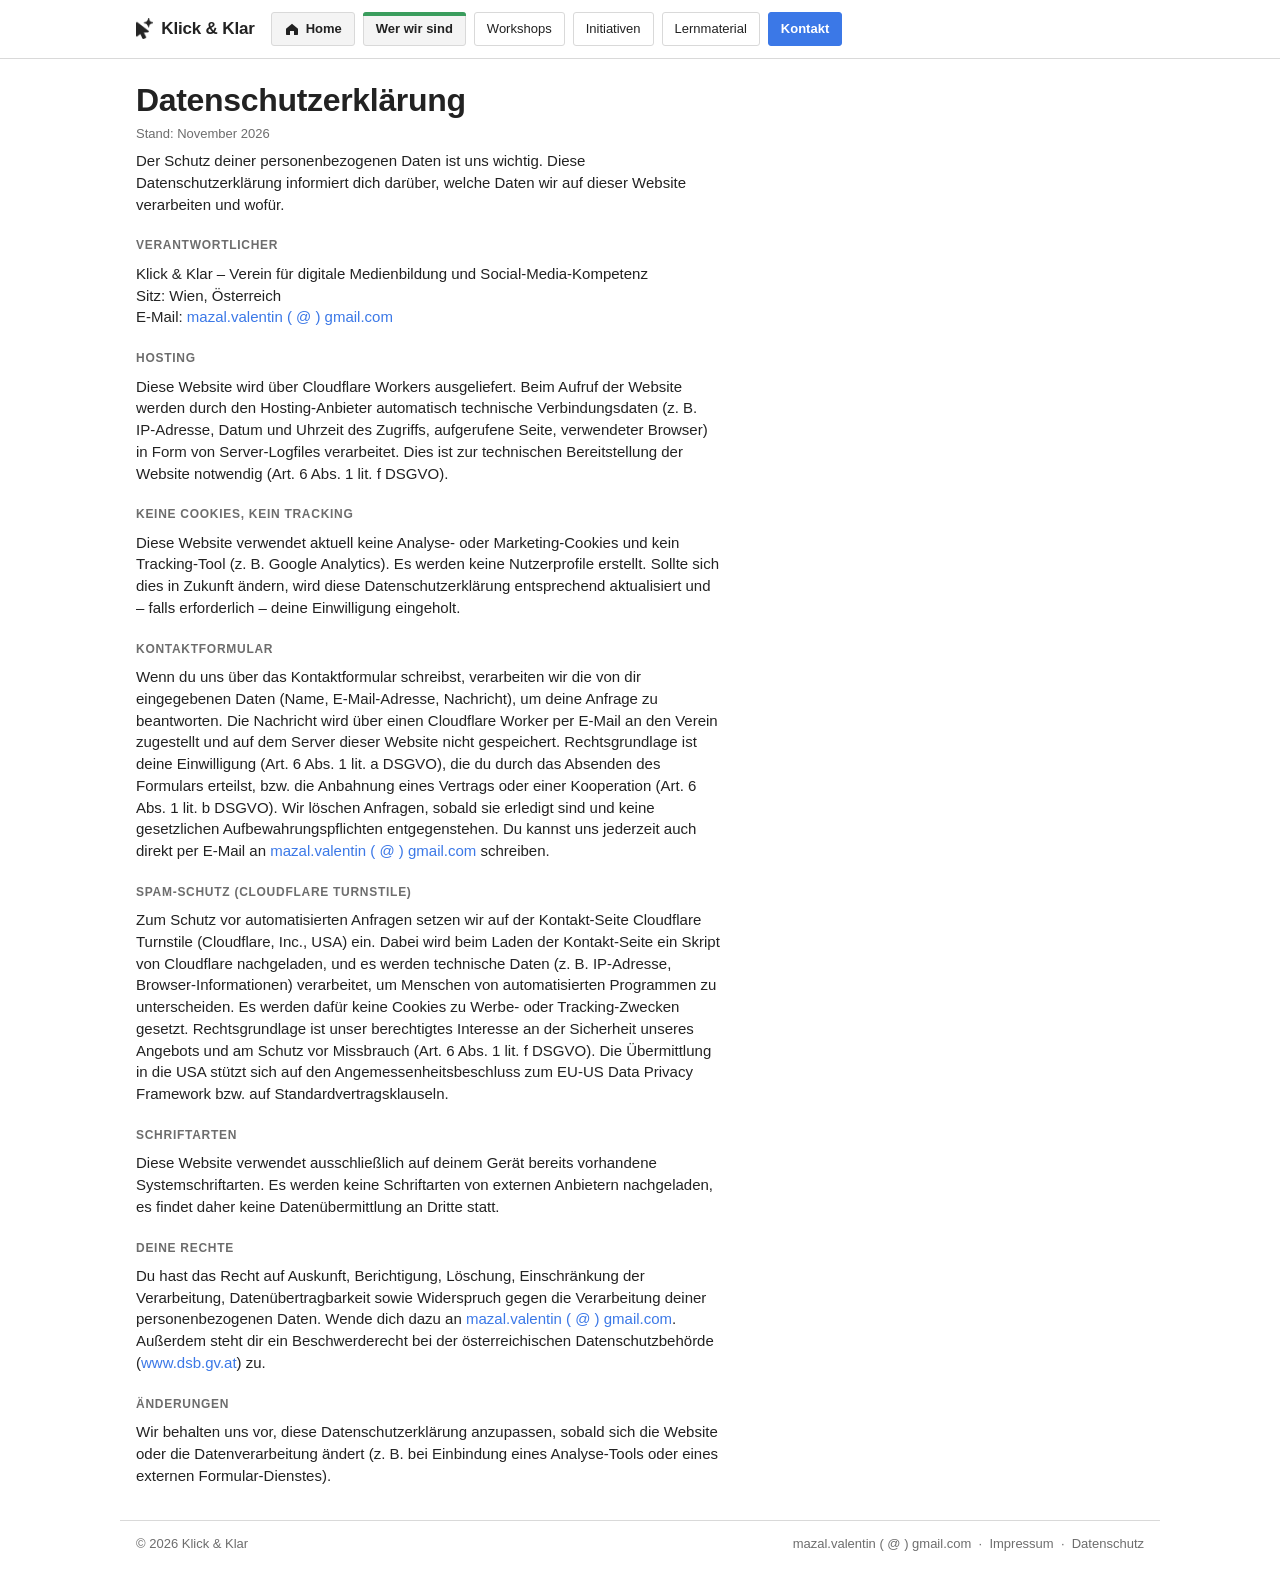
==== commit 3ecfb4c0: "Menu: logo mark next to wordmark Co-Authored-By: Claude Sonnet 5.5 <noreply@anthropic.com>" ====
--- a/datenschutz.html
+++ b/datenschutz.html
@@ -6,10 +6,10 @@
   <meta name="color-scheme" content="light" />
   <title>Datenschutzerklärung – Klick & Klar</title>
   <meta name="robots" content="noindex" />
-  <link rel="icon" type="image/png" sizes="512x512" href="/assets/favicon-512.png" />
-  <link rel="icon" type="image/png" sizes="32x32" href="/assets/favicon-32.png" />
-  <link rel="icon" type="image/png" sizes="16x16" href="/assets/favicon-16.png" />
-  <link rel="apple-touch-icon" href="/assets/favicon-180.png" />
+  <link rel="icon" type="image/png" sizes="512x512" href="/assets/favicon-512.png?v=2" />
+  <link rel="icon" type="image/png" sizes="32x32" href="/assets/favicon-32.png?v=2" />
+  <link rel="icon" type="image/png" sizes="16x16" href="/assets/favicon-16.png?v=2" />
+  <link rel="apple-touch-icon" href="/assets/favicon-180.png?v=2" />
   <link rel="stylesheet" href="/css/dashboard.css" />
 </head>
 <body class="ic-body">
@@ -18,7 +18,7 @@
 
     <header class="ic-nav">
       <div class="ic-nav__row">
-        <a href="/" class="ic-nav__mark">Klick &amp; Klar</a>
+        <a href="/" class="ic-nav__mark"><img src="/assets/logo-mark.png" alt="" width="17" height="21" class="ic-nav__logo" />Klick &amp; Klar</a>
         <button type="button" class="ic-nav__toggle" id="nav-toggle" aria-label="Menü öffnen" aria-expanded="false" aria-controls="nav-links">
           <span></span><span></span><span></span>
         </button>
--- a/css/dashboard.css
+++ b/css/dashboard.css
@@ -1000,32 +1000,129 @@
 .ic-hero-video__shade {
   position: absolute;
   inset: 0;
-  background:
-    linear-gradient(to right, rgba(0, 0, 0, 0.55) 0%, rgba(0, 0, 0, 0) 70%),
-    linear-gradient(
-      to top,
-      rgba(0, 0, 0, 0.92) 0%,
-      rgba(0, 0, 0, 0.78) 45%,
-      rgba(0, 0, 0, 0.35) 75%,
-      rgba(0, 0, 0, 0.45) 100%
-    );
+  /* Abdunkelung nur im unteren Streifen unter dem Titel */
+  background: linear-gradient(to top, rgba(0, 0, 0, 0.88) 0%, rgba(0, 0, 0, 0.8) 20%, rgba(0, 0, 0, 0) 44%);
 }
 .ic-hero-video__inner {
   position: relative;
   width: min(var(--max), 100%);
   margin: 0 auto;
-  padding: 56px var(--gutter) 36px;
+  padding: 40px var(--gutter) 28px;
+}
+.ic-hero-video__subtitle {
+  margin: 6px 0 0;
+  font-size: clamp(13px, 2.2vw, 19px);
+  color: rgba(255, 255, 255, 0.9);
 }
 .ic-hero-video__title {
-  margin: 0 0 12px;
-  font-size: clamp(30px, 6.4vw, 52px);
+  margin: 0;
+  font-size: clamp(14px, 3.9vw, 44px);
+  white-space: nowrap;
   font-weight: 700;
   letter-spacing: -0.02em;
   line-height: 1.1;
 }
-.ic-hero-video__subtitle {
-  margin: 0 0 22px;
-  max-width: 34ch;
-  font-size: clamp(15px, 2.4vw, 19px);
-  color: rgba(255, 255, 255, 0.88);
-}
+
+/* Mobil: Video in voller Breite (16:9), nichts seitlich abgeschnitten */
+@media (max-width: 719px) {
+  .ic-hero-video { min-height: 0; aspect-ratio: 16 / 9; }
+  .ic-hero-video__media { object-position: center; }
+  .ic-hero-video__inner { padding: 16px var(--gutter) 12px; }
+}
+
+/* Team: Valentin oben (Kachel links, Text rechts), Rest als Kacheln darunter */
+.ic-team__featured { display: flex; flex-wrap: wrap; gap: 10px 20px; align-items: flex-start; margin-bottom: 14px; }
+.ic-team__featured .ic-team__member { flex: 0 0 calc(50% - 5px); }
+.ic-team__bio { flex: 1 1 100%; font-size: 15px; }
+.ic-team__bio p { margin: 0 0 10px; }
+@media (min-width: 900px) {
+  .ic-team__featured .ic-team__member { flex: 0 0 calc(25% - 7.5px); }
+  .ic-team__bio { flex: 1 1 0; min-width: 0; padding-top: 4px; font-size: 16px; }
+}
+
+/* Team v3: Vereinsleiter als grosse Karte, weitere Mitglieder als breite Karten */
+.ic-team__featured,
+.ic-team__member {
+  display: grid;
+  grid-template-columns: 112px 1fr;
+  gap: 14px;
+  align-items: start;
+  padding: 12px;
+}
+.ic-team__featured {
+  --c: var(--blue);
+  margin-bottom: 14px;
+  padding: 16px;
+  background: var(--card);
+  border: 1px solid var(--line);
+  border-top: 4px solid var(--c);
+  border-radius: var(--radius);
+}
+.ic-team__featured .ic-team__photo,
+.ic-team__member .ic-team__photo { margin: 0; }
+.ic-team__featured .ic-team__name { font-size: 20px; }
+.ic-team__member .ic-team__name { font-size: 16px; }
+.ic-team__position { min-height: 0; margin-bottom: 4px; }
+.ic-team__bio { margin-top: 10px; font-size: 15px; padding: 0; }
+.ic-team__bio p { margin: 0 0 10px; }
+.ic-team__bio p:last-child { margin-bottom: 0; }
+.ic-team__photo--initials { display: grid; place-items: center; background: var(--bg2); color: var(--muted); font-size: 28px; font-weight: 700; letter-spacing: 0.04em; }
+.ic-team__grid, .ic-team__grid { grid-template-columns: repeat(auto-fit, minmax(min(100%, 300px), 1fr)); }
+@media (min-width: 900px) {
+  .ic-team__grid { grid-template-columns: repeat(auto-fit, minmax(300px, 1fr)); }
+  .ic-team__featured { grid-template-columns: 240px 1fr; gap: 24px; }
+  .ic-team__member { grid-template-columns: 140px 1fr; }
+  .ic-team__bio { font-size: 16px; margin-top: 12px; }
+}
+@media (max-width: 479px) {
+  .ic-team__featured { grid-template-columns: 1fr; }
+  .ic-team__featured .ic-team__photo { max-width: 200px; }
+}
+
+/* Team: Karten in einer Reihe gleich hoch */
+.ic-team__grid { align-items: stretch; }
+
+/* Startseite: zwei gleich hohe Karten (Wer wir sind / Kontakt) */
+.ic-home__cards { display: grid; gap: 10px; margin-top: 32px; }
+.ic-home__card {
+  display: flex;
+  flex-direction: column;
+  align-items: flex-start;
+  padding: 16px;
+  background: var(--card);
+  border: 1px solid var(--line);
+  border-top: 4px solid var(--c);
+  border-radius: var(--radius);
+}
+.ic-home__card p { margin: 0 0 14px; }
+.ic-home__card .ic-home__card-title { margin-bottom: 6px; font-size: 18px; font-weight: 700; }
+.ic-home__card .ic-btn { margin-top: auto; }
+@media (min-width: 720px) {
+  .ic-home__cards { grid-template-columns: 1fr 1fr; }
+}
+
+/* Hinweis-Banner: schliessbar */
+.ic-banner { position: relative; padding-left: 52px; padding-right: 52px; }
+.ic-banner__close {
+  position: absolute;
+  top: 8px;
+  right: 8px;
+  width: 36px;
+  height: 36px;
+  padding: 0;
+  background: transparent;
+  border: 1px solid transparent;
+  border-radius: var(--radius);
+  color: var(--muted);
+  font: inherit;
+  font-size: 24px;
+  font-weight: 400;
+  line-height: 1;
+  cursor: pointer;
+}
+.ic-banner__close:hover { color: var(--ink); border-color: var(--line-h); }
+.ic-banner__close:focus-visible { outline: 2px solid var(--blue); outline-offset: 2px; }
+
+/* Logo-Zeichen neben der Wortmarke im Menue */
+.ic-nav__mark { display: inline-flex; align-items: center; gap: 8px; }
+.ic-nav__logo { display: block; width: auto; height: 21px; }
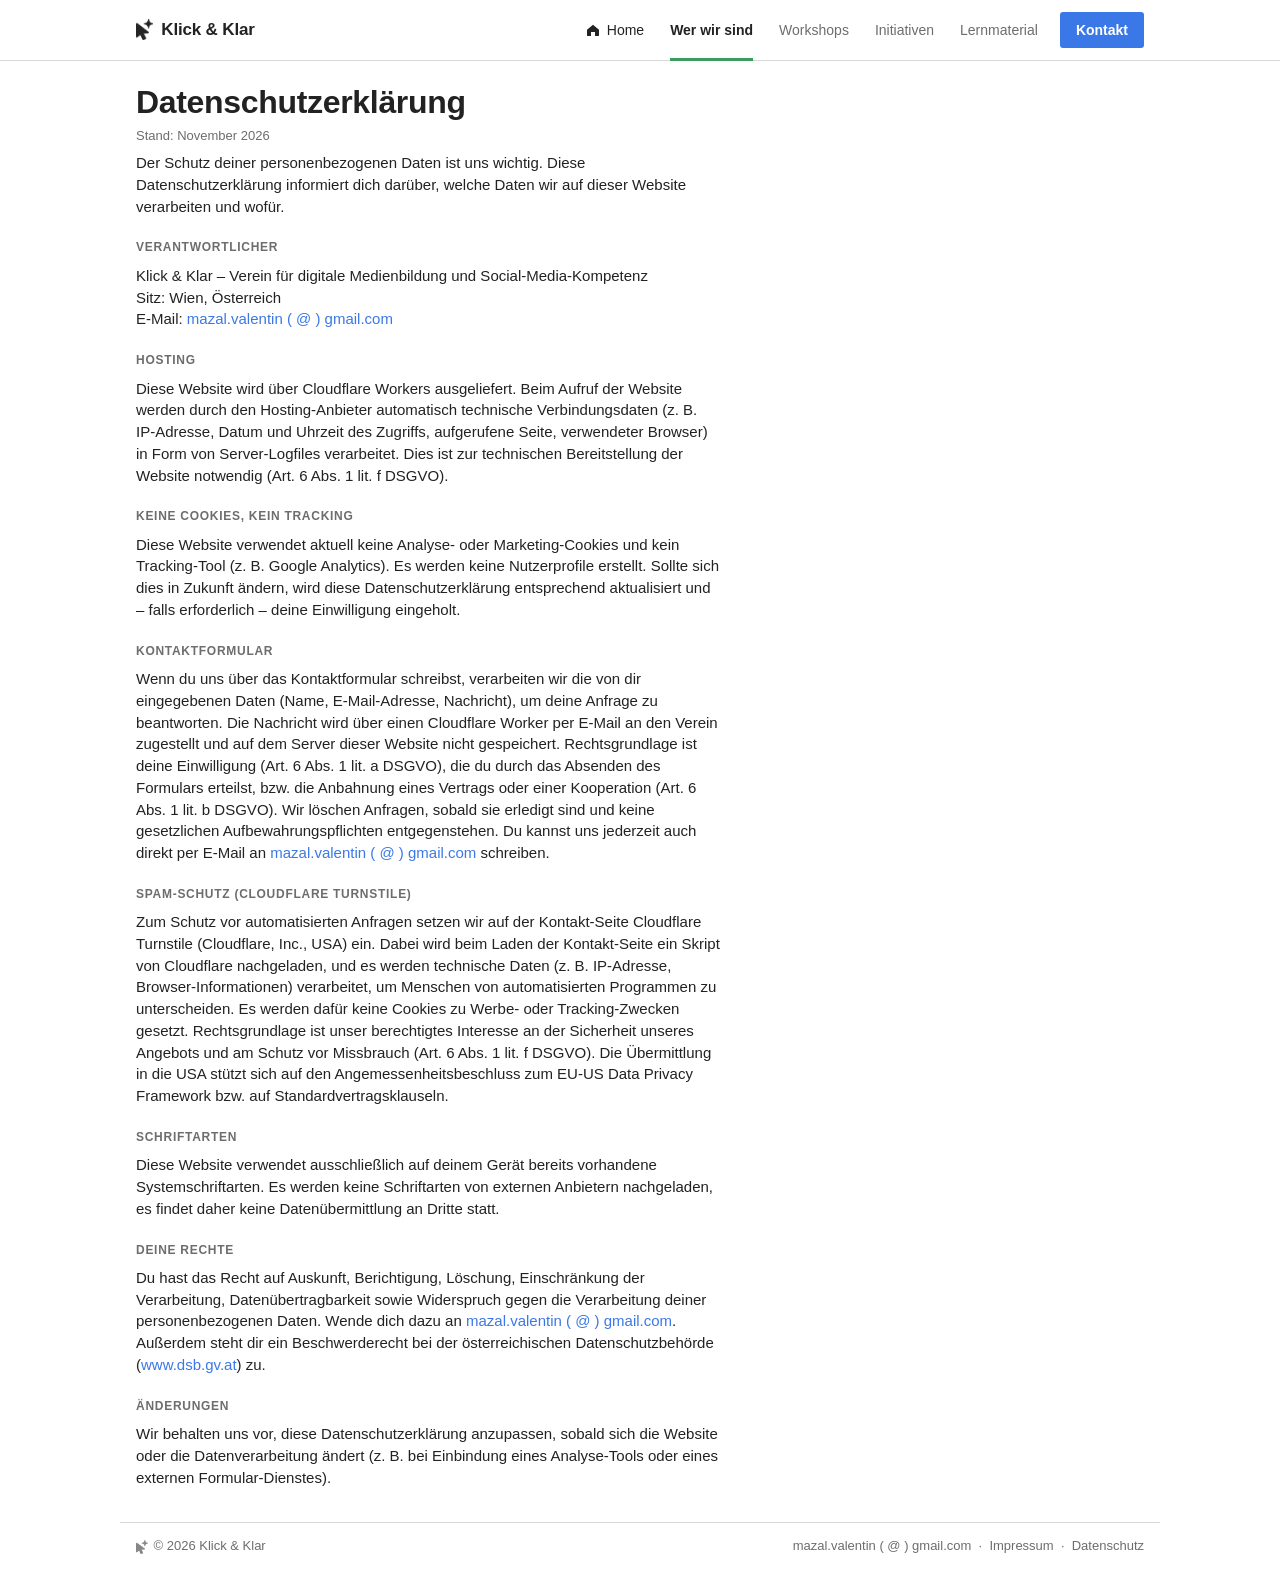
==== commit f46c057a: "Desktop menu tidied; logo in footer and hero subtitle Co-Authored-By: Claude Sonnet 5.5 <noreply@ant" ====
--- a/datenschutz.html
+++ b/datenschutz.html
@@ -124,7 +124,7 @@
   </main>
 
     <footer class="ic-footer">
-      <span>© 2026 Klick &amp; Klar</span>
+      <span class="ic-footer__brand"><img src="/assets/logo-mark.png" alt="" width="12" height="14" />© 2026 Klick &amp; Klar</span>
       <span>
         <a class="js-mail" data-u="mazal.valentin" data-d="gmail.com">mazal.valentin ( @ ) gmail.com</a>
         &nbsp;·&nbsp;
--- a/css/dashboard.css
+++ b/css/dashboard.css
@@ -1126,3 +1126,52 @@
 /* Logo-Zeichen neben der Wortmarke im Menue */
 .ic-nav__mark { display: inline-flex; align-items: center; gap: 8px; }
 .ic-nav__logo { display: block; width: auto; height: 21px; }
+
+/* Logo im Footer und im Banner-Untertitel */
+.ic-footer__brand { display: inline-flex; align-items: center; gap: 6px; }
+.ic-footer__brand img { display: block; width: auto; height: 14px; opacity: 0.55; }
+.ic-hero-video__subtitle { display: flex; align-items: center; gap: 8px; }
+.ic-hero-video__logo { display: block; width: auto; height: 1.15em; filter: invert(1); }
+
+/* Desktop-Menue aufgeraeumt: Textlinks statt Kaesten, Balken unter dem aktiven Punkt */
+@media (min-width: 720px) {
+  .ic-nav__row { flex-wrap: nowrap; gap: 24px; padding-top: 0; padding-bottom: 0; min-height: 60px; }
+  .ic-nav__menu { margin-left: auto; }
+  .ic-nav__links { flex-wrap: nowrap; align-items: center; gap: 2px; }
+  .ic-nav__links a {
+    min-height: 60px;
+    padding: 0 12px;
+    font-size: 14px;
+    color: var(--muted);
+    background: transparent;
+    border: 0;
+    border-radius: 0;
+    white-space: nowrap;
+  }
+  .ic-nav__links a:hover { background: transparent; color: var(--ink); }
+  .ic-nav__links a[aria-current="page"],
+  .ic-nav__links a.ic-nav__home,
+  .ic-nav__links a.ic-nav__home[aria-current="page"] { background: transparent; color: var(--ink); font-weight: 600; }
+  .ic-nav__links a.ic-nav__home { font-weight: 500; }
+  .ic-nav__links a[aria-current="page"] { font-weight: 700; }
+  .ic-nav__links a[aria-current="page"]::before {
+    top: auto;
+    bottom: -1px;
+    left: 12px;
+    right: 12px;
+    height: 3px;
+    border-radius: 0;
+  }
+  .ic-nav__links a.ic-nav__home[aria-current="page"]::before { left: 12px; right: 12px; }
+  .ic-nav__links li:last-child { margin-left: 8px; }
+  .ic-nav__links a.ic-nav__cta {
+    min-height: 36px;
+    padding: 0 16px;
+    color: #fff;
+    background: var(--blue);
+    border-radius: var(--radius);
+    font-weight: 700;
+  }
+  .ic-nav__links a.ic-nav__cta:hover { background: var(--blue); color: #fff; opacity: 0.92; }
+  .ic-nav__links a.ic-nav__cta[aria-current="page"]::before { display: none; }
+}
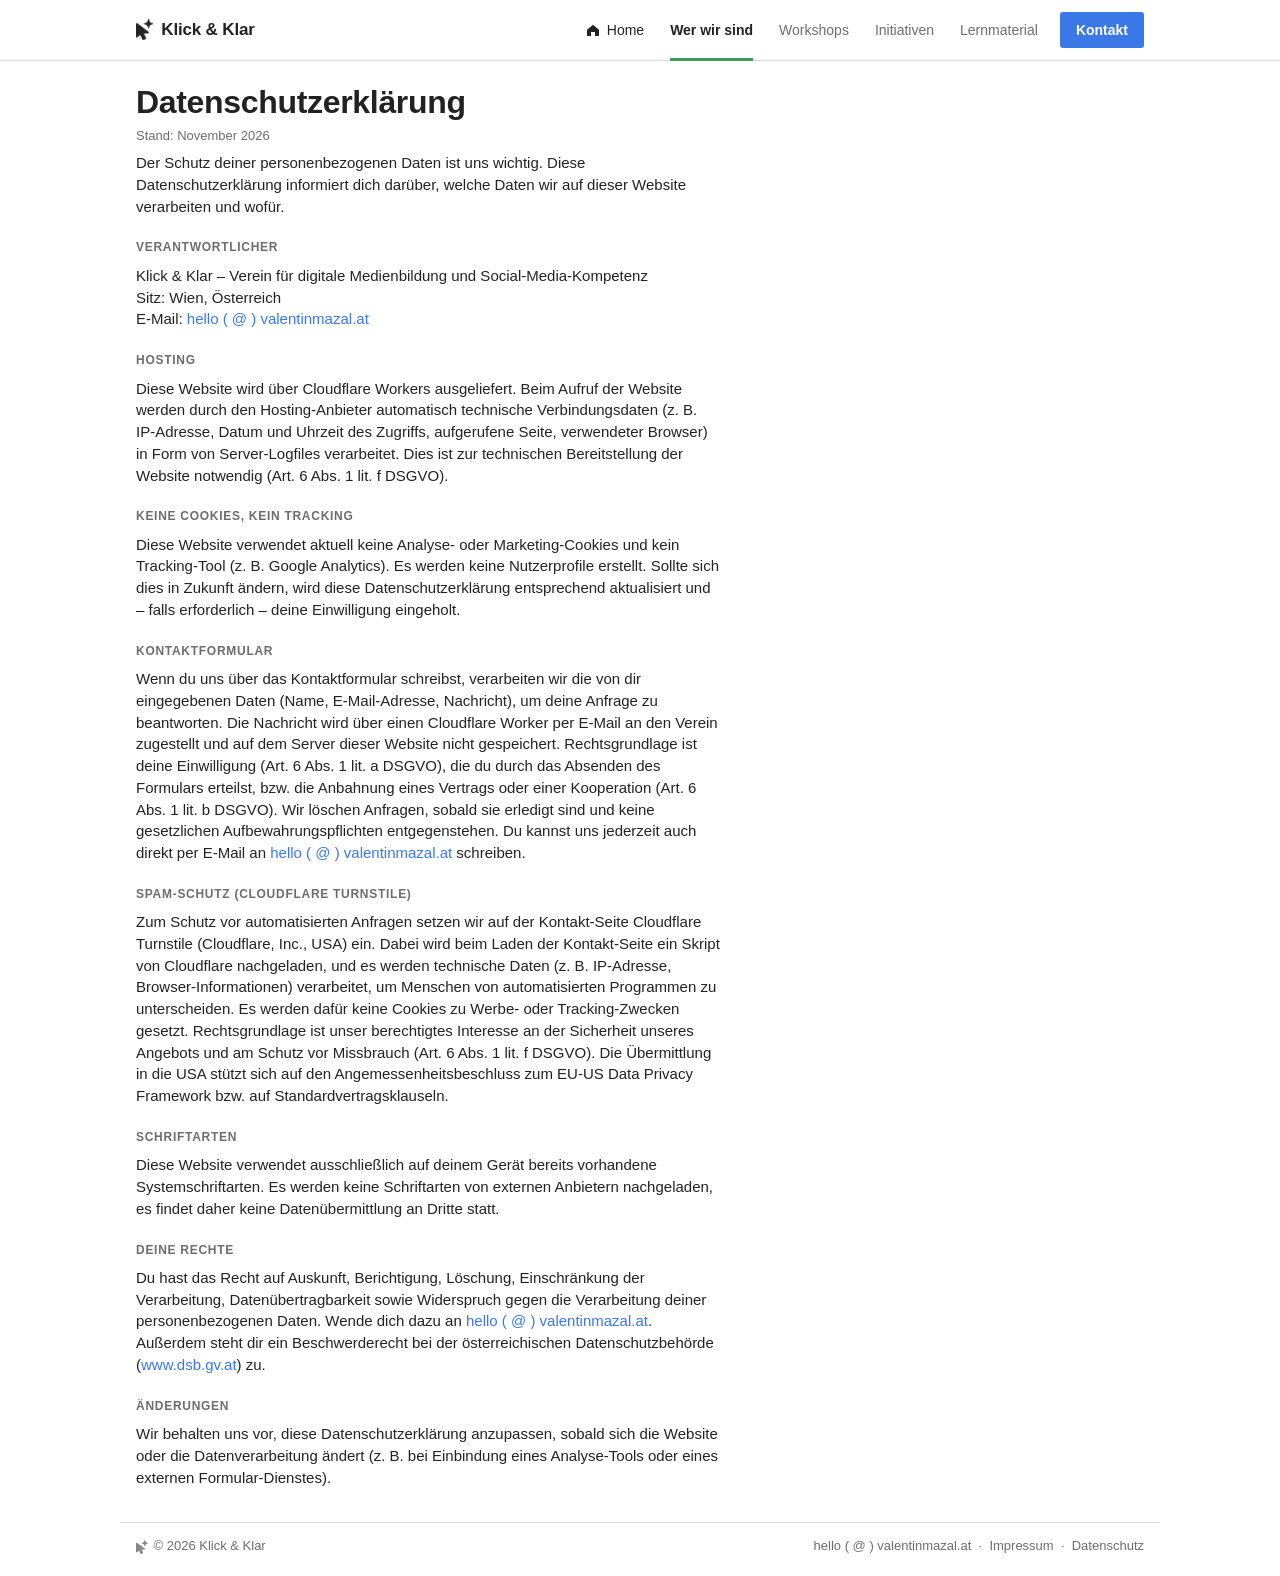
==== commit c891de12: "Contact email on site: hello@valentinmazal.at Co-Authored-By: Claude Sonnet 5.5 <noreply@anthropic.c" ====
--- a/datenschutz.html
+++ b/datenschutz.html
@@ -5,6 +5,7 @@
   <meta name="viewport" content="width=device-width, initial-scale=1.0" />
   <meta name="color-scheme" content="light" />
   <title>Datenschutzerklärung – Klick & Klar</title>
+  <meta name="description" content="Datenschutzerklärung von Klick &amp; Klar: welche Daten beim Besuch der Website und über das Kontaktformular verarbeitet werden." />
   <meta name="robots" content="noindex" />
   <link rel="icon" type="image/png" sizes="512x512" href="/assets/favicon-512.png?v=2" />
   <link rel="icon" type="image/png" sizes="32x32" href="/assets/favicon-32.png?v=2" />
@@ -35,7 +36,7 @@
       </div>
     </header>
 
-  <main class="container">
+  <main class="ic-wrap">
     <div class="legal">
       <h1>Datenschutzerklärung</h1>
       <p class="updated">Stand: November 2026</p>
@@ -49,7 +50,7 @@
       <p>
         Klick &amp; Klar – Verein für digitale Medienbildung und Social-Media-Kompetenz<br />
         Sitz: Wien, Österreich<br />
-        E-Mail: <a class="js-mail" data-u="mazal.valentin" data-d="gmail.com">mazal.valentin ( @ ) gmail.com</a>
+        E-Mail: <a class="js-mail" data-u="hello" data-d="valentinmazal.at">hello ( @ ) valentinmazal.at</a>
       </p>
 
       <h2>Hosting</h2>
@@ -80,7 +81,7 @@
         Kooperation (Art. 6 Abs. 1 lit. b DSGVO). Wir löschen Anfragen, sobald sie
         erledigt sind und keine gesetzlichen Aufbewahrungspflichten entgegenstehen. Du
         kannst uns jederzeit auch direkt per E-Mail an
-        <a class="js-mail" data-u="mazal.valentin" data-d="gmail.com">mazal.valentin ( @ ) gmail.com</a> schreiben.
+        <a class="js-mail" data-u="hello" data-d="valentinmazal.at">hello ( @ ) valentinmazal.at</a> schreiben.
       </p>
 
       <h2>Spam-Schutz (Cloudflare Turnstile)</h2>
@@ -109,7 +110,7 @@
         Du hast das Recht auf Auskunft, Berichtigung, Löschung, Einschränkung der
         Verarbeitung, Datenübertragbarkeit sowie Widerspruch gegen die Verarbeitung deiner
         personenbezogenen Daten. Wende dich dazu an
-        <a class="js-mail" data-u="mazal.valentin" data-d="gmail.com">mazal.valentin ( @ ) gmail.com</a>. Außerdem steht dir
+        <a class="js-mail" data-u="hello" data-d="valentinmazal.at">hello ( @ ) valentinmazal.at</a>. Außerdem steht dir
         ein Beschwerderecht bei der österreichischen Datenschutzbehörde
         (<a href="https://www.dsb.gv.at" target="_blank" rel="noopener">www.dsb.gv.at</a>) zu.
       </p>
@@ -126,7 +127,7 @@
     <footer class="ic-footer">
       <span class="ic-footer__brand"><img src="/assets/logo-mark.png" alt="" width="12" height="14" />© 2026 Klick &amp; Klar</span>
       <span>
-        <a class="js-mail" data-u="mazal.valentin" data-d="gmail.com">mazal.valentin ( @ ) gmail.com</a>
+        <a class="js-mail" data-u="hello" data-d="valentinmazal.at">hello ( @ ) valentinmazal.at</a>
         &nbsp;·&nbsp;
         <a href="/impressum.html">Impressum</a>
         &nbsp;·&nbsp;
--- a/css/dashboard.css
+++ b/css/dashboard.css
@@ -77,10 +77,8 @@
 
 .ic-nav__row,
 .ic-onepager__inner,
-.ic-footer,
-.site-header .container,
-main.container,
-.site-footer .container {
+.ic-wrap,
+.ic-footer {
   width: min(var(--max), 100%);
   margin: 0 auto;
   padding-left: var(--gutter);
@@ -104,16 +102,14 @@
 
 /* ---------- Navigation / Kopfzeile ---------- */
 
-.ic-nav,
-.site-header {
+.ic-nav {
   position: sticky;
   top: 0;
   z-index: 10;
   background: var(--bg);
   border-bottom: 1px solid var(--line);
 }
-.ic-nav__row,
-.site-header .nav {
+.ic-nav__row {
   display: flex;
   flex-wrap: wrap;
   align-items: center;
@@ -121,18 +117,15 @@
   padding-top: 12px;
   padding-bottom: 12px;
 }
-.ic-nav__mark,
-.nav__logo {
+.ic-nav__mark {
   font-size: 17px;
   font-weight: 700;
   color: var(--ink);
   letter-spacing: -0.01em;
 }
-.ic-nav__mark:hover,
-.nav__logo:hover { text-decoration: none; }
-
-.ic-nav__links,
-.nav__links {
+.ic-nav__mark:hover { text-decoration: none; }
+
+.ic-nav__links {
   display: flex;
   flex-wrap: wrap;
   gap: 8px;
@@ -140,9 +133,7 @@
   margin: 0;
   padding: 0;
 }
-.ic-nav__links a,
-.nav__links a,
-.back {
+.ic-nav__links a {
   display: inline-flex;
   align-items: center;
   min-height: 34px;
@@ -154,9 +145,7 @@
   border: 1px solid var(--line);
   border-radius: var(--radius);
 }
-.ic-nav__links a:hover,
-.nav__links a:hover,
-.back:hover {
+.ic-nav__links a:hover {
   background: var(--card-h);
   text-decoration: none;
 }
@@ -164,31 +153,16 @@
   background: var(--bg2);
   font-weight: 700;
 }
-.ic-nav__links a.ic-nav__cta,
-.btn--dark {
+.ic-nav__links a.ic-nav__cta {
   background: var(--blue);
   border-color: var(--blue);
   color: #fff;
   font-weight: 700;
 }
-.ic-nav__links a.ic-nav__cta:hover,
-.btn--dark:hover { background: var(--blue); text-decoration: none; opacity: 0.92; }
-
-.nav__cta { display: flex; align-items: center; gap: 8px; margin-left: auto; }
-.btn {
-  display: inline-flex;
-  align-items: center;
-  min-height: 34px;
-  padding: 6px 12px;
-  font-size: 13px;
-  border: 1px solid var(--line);
-  border-radius: var(--radius);
-}
-.btn:hover { text-decoration: none; }
+.ic-nav__links a.ic-nav__cta:hover { background: var(--blue); text-decoration: none; opacity: 0.92; }
 
 /* Hamburger (nur mobil) */
-.ic-nav__toggle,
-.nav__toggle {
+.ic-nav__toggle {
   display: none;
   position: relative;
   width: 40px;
@@ -200,26 +174,22 @@
   border-radius: var(--radius);
   cursor: pointer;
 }
-.ic-nav__toggle:hover,
-.nav__toggle:hover { background: var(--card-h); }
-.ic-nav__toggle span,
-.nav__toggle span {
+.ic-nav__toggle:hover { background: var(--card-h); }
+.ic-nav__toggle span {
   position: absolute;
   left: 11px;
   width: 16px;
   height: 2px;
   background: var(--ink);
 }
-.ic-nav__toggle span:nth-child(1), .nav__toggle span:nth-child(1) { top: 13px; }
-.ic-nav__toggle span:nth-child(2), .nav__toggle span:nth-child(2) { top: 19px; }
-.ic-nav__toggle span:nth-child(3), .nav__toggle span:nth-child(3) { top: 25px; }
+.ic-nav__toggle span:nth-child(1) { top: 13px; }
+.ic-nav__toggle span:nth-child(2) { top: 19px; }
+.ic-nav__toggle span:nth-child(3) { top: 25px; }
 .ic-nav__toggle.is-active span:nth-child(1) { top: 19px; transform: rotate(45deg); }
 .ic-nav__toggle.is-active span:nth-child(2) { opacity: 0; }
 .ic-nav__toggle.is-active span:nth-child(3) { top: 19px; transform: rotate(-45deg); }
 
-
 /* ---------- Startseite: Hero ---------- */
-
 
 /* ---------- Buttons ---------- */
 
@@ -400,7 +370,6 @@
 .ic-team { margin-top: 24px; }
 .ic-team .ic-onepager__eyebrow { margin-top: 0; }
 .ic-team__title { margin: 4px 0 10px; font-size: clamp(24px, 6vw, 32px); font-weight: 700; letter-spacing: -0.01em; line-height: 1.2; }
-.ic-team__lead { margin: 0 0 12px; color: var(--muted); }
 .ic-team__grid { display: grid; grid-template-columns: repeat(2, 1fr); gap: 10px; margin-bottom: 24px; }
 .ic-team__member { padding: 10px; }
 .ic-team__member:nth-child(4n+1) { --c: var(--blue); }
@@ -417,15 +386,11 @@
 }
 .ic-team__photo img { width: 100%; height: 100%; object-fit: cover; }
 .ic-team__name { margin: 0; font-size: 14px; font-weight: 700; }
-.ic-team__role { margin: 0; font-size: 13px; color: var(--muted); }
 @media (min-width: 640px) {
   .ic-team__grid { grid-template-columns: repeat(2, 1fr); }
 }
 
 /* ---------- Social-Liste (Panel) ---------- */
-
-.ic-social { margin-top: 24px; }
-.ic-social .ic-onepager__eyebrow { margin-top: 0; }
 .ic-social__list {
   list-style: none;
   margin: 0;
@@ -529,8 +494,7 @@
 
 /* ---------- Fußzeile ---------- */
 
-.ic-footer,
-.site-footer .footer-bottom {
+.ic-footer {
   display: flex;
   flex-wrap: wrap;
   justify-content: space-between;
@@ -541,11 +505,8 @@
   color: var(--muted);
 }
 .ic-footer { border-top: 1px solid var(--line); }
-.site-footer { border-top: 1px solid var(--line); }
-.ic-footer a,
-.site-footer a { color: var(--muted); }
-.ic-footer a:hover,
-.site-footer a:hover { color: var(--ink); }
+.ic-footer a { color: var(--muted); }
+.ic-footer a:hover { color: var(--ink); }
 
 /* ---------- Intro (nur Desktop): Blur + automatischer Cursor ---------- */
 
@@ -602,11 +563,13 @@
 /* Mobil: kein Intro, Inhalt sofort scharf */
 @media (max-width: 719px) {
   .ic-content--intro { filter: none !important; }
-  .ic-intro, .ic-cursor { display: none !important; }
+  .ic-intro,
+.ic-cursor { display: none !important; }
 }
 
 @media (prefers-reduced-motion: reduce) {
-  .ic-content--intro, .ic-body.ic-revealed .ic-intro { transition: none; }
+  .ic-content--intro,
+.ic-body.ic-revealed .ic-intro { transition: none; }
 }
 
 /* ---------- Workshops: "in Planung" (ausgegraut) & Partner-Badge ---------- */
@@ -710,7 +673,6 @@
   .ic-workshop--logo { grid-template-columns: 1fr; }
   .ic-workshop--logo .ic-workshop__image { width: 120px; height: 120px; }
 }
-
 
 /* ---------- Startseite: Kacheln & Workshop-Feature ---------- */
 
@@ -811,6 +773,7 @@
 .ic-field { display: grid; gap: 4px; }
 .ic-field label { font-size: 13px; font-weight: 700; }
 .ic-field input,
+.ic-field select,
 .ic-field textarea {
   width: 100%;
   padding: 10px 12px;
@@ -823,8 +786,10 @@
 }
 .ic-field textarea { min-height: 140px; resize: vertical; }
 .ic-field input:focus,
+.ic-field select:focus,
 .ic-field textarea:focus { outline: none; border-color: var(--blue); }
 .ic-field input:focus-visible,
+.ic-field select:focus-visible,
 .ic-field textarea:focus-visible { outline: 2px solid var(--blue); outline-offset: 0; }
 
 /* Honeypot: für Menschen unsichtbar, für Bots vorhanden */
@@ -858,22 +823,21 @@
 @media (max-width: 719px) {
   .ic-nav__row { flex-wrap: wrap; }
 
-  .ic-nav__toggle, .nav__toggle { display: block; width: 44px; height: 44px; }
-  .ic-nav__toggle span, .nav__toggle span { left: 13px; width: 18px; }
-  .ic-nav__toggle span:nth-child(1), .nav__toggle span:nth-child(1) { top: 14px; }
-  .ic-nav__toggle span:nth-child(2), .nav__toggle span:nth-child(2) { top: 21px; }
-  .ic-nav__toggle span:nth-child(3), .nav__toggle span:nth-child(3) { top: 28px; }
+  .ic-nav__toggle { display: block; width: 44px; height: 44px; }
+  .ic-nav__toggle span { left: 13px; width: 18px; }
+  .ic-nav__toggle span:nth-child(1) { top: 14px; }
+  .ic-nav__toggle span:nth-child(2) { top: 21px; }
+  .ic-nav__toggle span:nth-child(3) { top: 28px; }
   .ic-nav__toggle.is-active span:nth-child(1) { top: 21px; }
   .ic-nav__toggle.is-active span:nth-child(3) { top: 21px; }
 
-  .ic-nav__menu,
-  .site-header .nav > nav {
+  .ic-nav__menu {
     order: 3;
     flex-basis: 100%;
     margin: 0 calc(-1 * var(--gutter));
   }
 
-  .ic-nav__links, .nav__links {
+  .ic-nav__links {
     display: none;
     flex-direction: column;
     flex-wrap: nowrap;
@@ -885,12 +849,12 @@
     max-height: calc(100vh - 76px);
     overflow-y: auto;
   }
-  .ic-nav__links.is-open, .nav__links.is-open { display: flex; }
-
-  .ic-nav__links li, .nav__links li { border-bottom: 1px solid var(--line); }
-
-  .ic-nav__links a, .nav__links a,
-  .ic-nav__links a.ic-nav__home {
+  .ic-nav__links.is-open { display: flex; }
+
+  .ic-nav__links li { border-bottom: 1px solid var(--line); }
+
+  .ic-nav__links a,
+.ic-nav__links a.ic-nav__home {
     display: flex;
     align-items: center;
     gap: 10px;
@@ -901,11 +865,11 @@
     border: 0;
     border-radius: 0;
   }
-  .ic-nav__links a:hover, .nav__links a:hover,
-  .ic-nav__links a.ic-nav__home:hover { background: var(--card-h); }
+  .ic-nav__links a:hover,
+.ic-nav__links a.ic-nav__home:hover { background: var(--card-h); }
 
   .ic-nav__links a[aria-current="page"],
-  .ic-nav__links a.ic-nav__home[aria-current="page"] { background: var(--bg2); font-weight: 700; }
+.ic-nav__links a.ic-nav__home[aria-current="page"] { background: var(--bg2); font-weight: 700; }
   .ic-nav__links a[aria-current="page"]::before {
     top: 0; bottom: 0; left: 0; right: auto;
     width: 4px; height: auto;
@@ -927,7 +891,6 @@
   .ic-nav__links a.ic-nav__cta::before { display: none; }
 }
 
-
 /* ---------- Team: gleich große Kacheln, Text ausklappbar ---------- */
 
 .ic-team__grid { align-items: start; }
@@ -968,15 +931,6 @@
 .ic-team__more-body { padding: 2px 0 6px; font-size: 13px; }
 .ic-team__more-body p { margin: 0 0 8px; }
 .ic-team__more-body p:last-child { margin-bottom: 0; }
-.ic-team__more--soon {
-  display: flex;
-  align-items: center;
-  min-height: 40px;
-  margin-bottom: 0;
-  font-size: 13px;
-  font-weight: 700;
-  color: var(--muted);
-}
 
 /* ---------- Startseite: Video-Banner mit schwarzem Verlauf und Text darüber ---------- */
 
@@ -1067,7 +1021,8 @@
 .ic-team__bio p { margin: 0 0 10px; }
 .ic-team__bio p:last-child { margin-bottom: 0; }
 .ic-team__photo--initials { display: grid; place-items: center; background: var(--bg2); color: var(--muted); font-size: 28px; font-weight: 700; letter-spacing: 0.04em; }
-.ic-team__grid, .ic-team__grid { grid-template-columns: repeat(auto-fit, minmax(min(100%, 300px), 1fr)); }
+.ic-team__grid,
+.ic-team__grid { grid-template-columns: repeat(auto-fit, minmax(min(100%, 300px), 1fr)); }
 @media (min-width: 900px) {
   .ic-team__grid { grid-template-columns: repeat(auto-fit, minmax(300px, 1fr)); }
   .ic-team__featured { grid-template-columns: 240px 1fr; gap: 24px; }
@@ -1150,8 +1105,8 @@
   }
   .ic-nav__links a:hover { background: transparent; color: var(--ink); }
   .ic-nav__links a[aria-current="page"],
-  .ic-nav__links a.ic-nav__home,
-  .ic-nav__links a.ic-nav__home[aria-current="page"] { background: transparent; color: var(--ink); font-weight: 600; }
+.ic-nav__links a.ic-nav__home,
+.ic-nav__links a.ic-nav__home[aria-current="page"] { background: transparent; color: var(--ink); font-weight: 600; }
   .ic-nav__links a.ic-nav__home { font-weight: 500; }
   .ic-nav__links a[aria-current="page"] { font-weight: 700; }
   .ic-nav__links a[aria-current="page"]::before {
@@ -1175,3 +1130,193 @@
   .ic-nav__links a.ic-nav__cta:hover { background: var(--blue); color: #fff; opacity: 0.92; }
   .ic-nav__links a.ic-nav__cta[aria-current="page"]::before { display: none; }
 }
+
+/* Kontaktseite: Kopf mit Logo, zwei Spalten (Infos | Formular) */
+.ic-contact__head { display: flex; align-items: center; gap: 16px; margin-bottom: 20px; }
+.ic-contact__head .ic-onepager__eyebrow { margin-top: 0; }
+.ic-contact__head .ic-onepager__title { margin: 2px 0 0; }
+.ic-contact__logo { display: block; width: auto; height: 56px; flex: none; }
+.ic-contact { display: grid; gap: 14px; align-items: start; }
+.ic-contact__side { display: grid; gap: 14px; }
+.ic-contact__card,
+.ic-contact__form {
+  padding: 18px;
+  background: var(--card);
+  border: 1px solid var(--line);
+  border-top: 4px solid var(--c, var(--blue));
+  border-radius: var(--radius);
+}
+.ic-contact__card p { margin: 0 0 10px; }
+.ic-contact__card .ic-contact__card-title { font-size: 18px; font-weight: 700; margin-bottom: 6px; }
+.ic-contact__mail { margin: 4px 0 0; font-weight: 700; word-break: break-word; }
+.ic-contact__card .ic-social__list { margin: 0; border: 0; background: transparent; }
+.ic-contact__form { --c: var(--blue); margin-top: 0; max-width: none; }
+.ic-contact__form h2 { margin: 0 0 14px; }
+@media (min-width: 900px) {
+  .ic-contact { grid-template-columns: minmax(0, 5fr) minmax(0, 7fr); gap: 20px; }
+}
+
+/* Mobil: Formular zuerst, dann Direkt schreiben, dann Social Media */
+@media (max-width: 899px) {
+  .ic-contact__form { order: -1; }
+}
+
+/* Download-Karte (z. B. Vereinsstatuten) */
+.ic-download {
+  display: flex;
+  align-items: center;
+  gap: 14px;
+  max-width: 520px;
+  margin-top: 28px;
+  padding: 14px 16px;
+  color: var(--ink);
+  background: var(--card);
+  border: 1px solid var(--line);
+  border-top: 4px solid var(--red);
+  border-radius: var(--radius);
+}
+.ic-download:hover { background: var(--card-h); text-decoration: none; border-color: var(--line-h); border-top-color: var(--red); }
+.ic-download__icon {
+  flex: none;
+  display: grid;
+  place-items: center;
+  width: 44px;
+  height: 52px;
+  font-size: 12px;
+  font-weight: 700;
+  letter-spacing: 0.04em;
+  color: var(--red);
+  background: var(--bg2);
+  border: 1px solid var(--line);
+  border-radius: var(--radius);
+}
+.ic-download__text { display: grid; gap: 2px; }
+.ic-download__title { font-weight: 700; font-size: 16px; }
+.ic-download__meta { font-size: 13px; color: var(--muted); }
+
+/* Workshop-Details: Eckdaten + Was?/Wie? */
+.ic-workshop__facts { display: flex; flex-wrap: wrap; gap: 6px 20px; margin: 4px 0 12px; padding: 0; list-style: none; font-size: 13px; font-weight: 700; }
+.ic-workshop__facts li { display: flex; flex-direction: column; gap: 1px; }
+.ic-workshop__facts span { font-size: 11px; font-weight: 700; letter-spacing: 0.06em; text-transform: uppercase; color: var(--muted); }
+.ic-workshop__sub { margin: 12px 0 4px; font-size: 14px; font-weight: 700; }
+
+/* Workshop-Kachel: Video im Originalformat (2:3), Text ausklappbar */
+.ic-workshop--with-image { grid-template-columns: 150px 1fr; }
+.ic-workshop__image--portrait { height: auto; aspect-ratio: 2 / 3; object-fit: contain; align-self: start; background: var(--bg2); }
+.ic-workshop__more { margin-top: 8px; }
+.ic-workshop__more-body .ic-workshop__sub:first-child { margin-top: 4px; }
+.ic-workshop__more-body .ic-workshop__desc { font-size: 13px; }
+@media (max-width: 719px) {
+  .ic-workshop__image--portrait { width: 150px; height: auto; }
+}
+
+/* Unterseiten mit Video-Banner: Inhalt darunter mit Abstand */
+.ic-hero-video + .ic-onepager { padding-top: 24px; }
+
+/* Workshop-Kachel mobil: Video oben links, Text in voller Breite darunter */
+@media (max-width: 719px) {
+  .ic-workshop--with-image {
+    grid-template-columns: 1fr;
+    grid-template-areas: "num" "image" "body";
+    grid-template-rows: auto;
+  }
+  .ic-workshop__image--portrait { width: 150px; height: auto; }
+}
+
+/* Startseite: Workshop-Kachel identisch zur Workshop-Seite (ohne Nummer) */
+.ic-workshop.ic-workshop--feature { grid-template-columns: 150px 1fr; grid-template-areas: "image body"; grid-template-rows: auto; }
+@media (max-width: 719px) {
+  .ic-workshop.ic-workshop--feature { grid-template-columns: 1fr; grid-template-areas: "image" "body"; }
+}
+
+/* Workshop-Kachel mobil v2: Titel oben, Video links, Frage + Eckdaten rechts daneben, Rest darunter */
+@media (max-width: 719px) {
+  .ic-workshop.ic-workshop--with-image {
+    grid-template-columns: 130px 1fr;
+    grid-template-areas:
+      "num num"
+      "head head"
+      "image question"
+      "image facts"
+      "more more"
+      "book book";
+    grid-template-rows: auto auto auto 1fr auto auto;
+    align-items: start;
+  }
+  .ic-workshop.ic-workshop--feature {
+    grid-template-areas:
+      "head head"
+      "image question"
+      "image facts"
+      "more more"
+      "book book";
+    grid-template-rows: auto auto 1fr auto auto;
+  }
+  .ic-workshop--with-image .ic-workshop__body { display: contents; }
+  .ic-workshop--with-image .ic-workshop__head { grid-area: head; margin-bottom: 0; }
+  .ic-workshop--with-image .ic-workshop__question { grid-area: question; margin: 0; font-size: 14px; }
+  .ic-workshop--with-image .ic-workshop__facts { grid-area: facts; flex-direction: column; margin: 0; }
+  .ic-workshop--with-image .ic-workshop__more { grid-area: more; margin-top: 0; }
+  .ic-workshop--with-image .ic-workshop__book { grid-area: book; margin-top: 0; }
+  .ic-workshop__image--portrait { width: 130px; }
+}
+
+/* Startseite: Workshop-Bild (statt Video), Spalte wie frueher */
+.ic-workshop.ic-workshop--feature .ic-workshop__image:not(.ic-workshop__image--portrait) { height: 100%; min-height: 160px; object-fit: cover; align-self: stretch; }
+@media (min-width: 720px) {
+  .ic-workshop.ic-workshop--feature { grid-template-columns: 200px 1fr; }
+}
+@media (max-width: 719px) {
+  .ic-workshop.ic-workshop--feature { grid-template-columns: 130px 1fr; }
+  .ic-workshop.ic-workshop--feature .ic-workshop__image:not(.ic-workshop__image--portrait) { height: 100%; align-self: stretch; }
+}
+
+/* Vereinsstatuten: kleiner, mit Download-Symbol */
+.ic-download { max-width: 340px; gap: 12px; margin-top: 22px; padding: 10px 12px; border-top-width: 3px; }
+.ic-download__icon { width: 36px; height: 36px; padding: 8px; box-sizing: border-box; display: block; font-size: 0; }
+.ic-download__title { font-size: 14px; }
+.ic-download__meta { font-size: 12px; }
+
+/* Social-Icons Kontaktseite */
+.ic-social__name { display: inline-flex; align-items: center; gap: 10px; }
+.ic-social__icon { flex: none; display: block; color: var(--ink); }
+
+/* Geplante Workshops mobil: Titel, Bild (3:2) in voller Breite, Text darunter */
+@media (max-width: 719px) {
+  .ic-workshop.ic-workshop--planned {
+    grid-template-columns: 1fr;
+    grid-template-areas: none;
+    grid-template-rows: auto;
+    align-items: start;
+  }
+  .ic-workshop--planned .ic-workshop__body { display: contents; }
+  .ic-workshop--planned .ic-workshop__body > * { grid-area: auto; order: 5; margin-top: 0; }
+  .ic-workshop--planned .ic-workshop__num { grid-area: auto; order: 1; justify-self: start; }
+  .ic-workshop--planned .ic-workshop__planned { order: 2; justify-self: start; margin-bottom: 0; }
+  .ic-workshop--planned .ic-workshop__head { order: 3; margin-bottom: 0; }
+  .ic-workshop--planned .ic-workshop__image { grid-area: auto; order: 4; width: 100%; height: auto; aspect-ratio: 3 / 2; }
+}
+@media (max-width: 719px) {
+  .ic-workshop--planned .ic-workshop__desc { font-size: 14px; }
+}
+
+/* Banner-Titel auf Unterseiten: groesser; auf Initiativen erst beim Standbild eingeblendet */
+.ic-hero-video--page .ic-hero-video__title { font-size: clamp(32px, 8vw, 64px); }
+.ic-hero-video--page .ic-hero-video__inner { padding-bottom: 32px; }
+/* Titel erscheint sofort (ohne Einblenden), sobald das Standbild beginnt */
+.ic-hero-video--pending .ic-hero-video__title { visibility: hidden; }
+
+/* Initiativen: Status-Chip und Text darunter mit sauberem Abstand */
+.ic-hero-video + .ic-onepager .ic-onepager__status { display: table; margin: 0 0 14px; }
+.ic-hero-video + .ic-onepager .ic-onepager__lead p { margin: 0 0 16px; }
+.ic-hero-video + .ic-onepager .ic-onepager__soon { display: table; margin: 0; }
+
+/* Lernmaterial: Download-Buttons */
+.ic-material__dl { gap: 8px; }
+.ic-material__dl svg { flex: none; }
+.ic-material__size { font-weight: 400; opacity: 0.85; }
+.ic-material__info { flex: 1 1 260px; min-width: 0; }
+.ic-material__dl { min-width: 196px; justify-content: center; }
+@media (max-width: 479px) {
+  .ic-material__dl { width: 100%; }
+}
